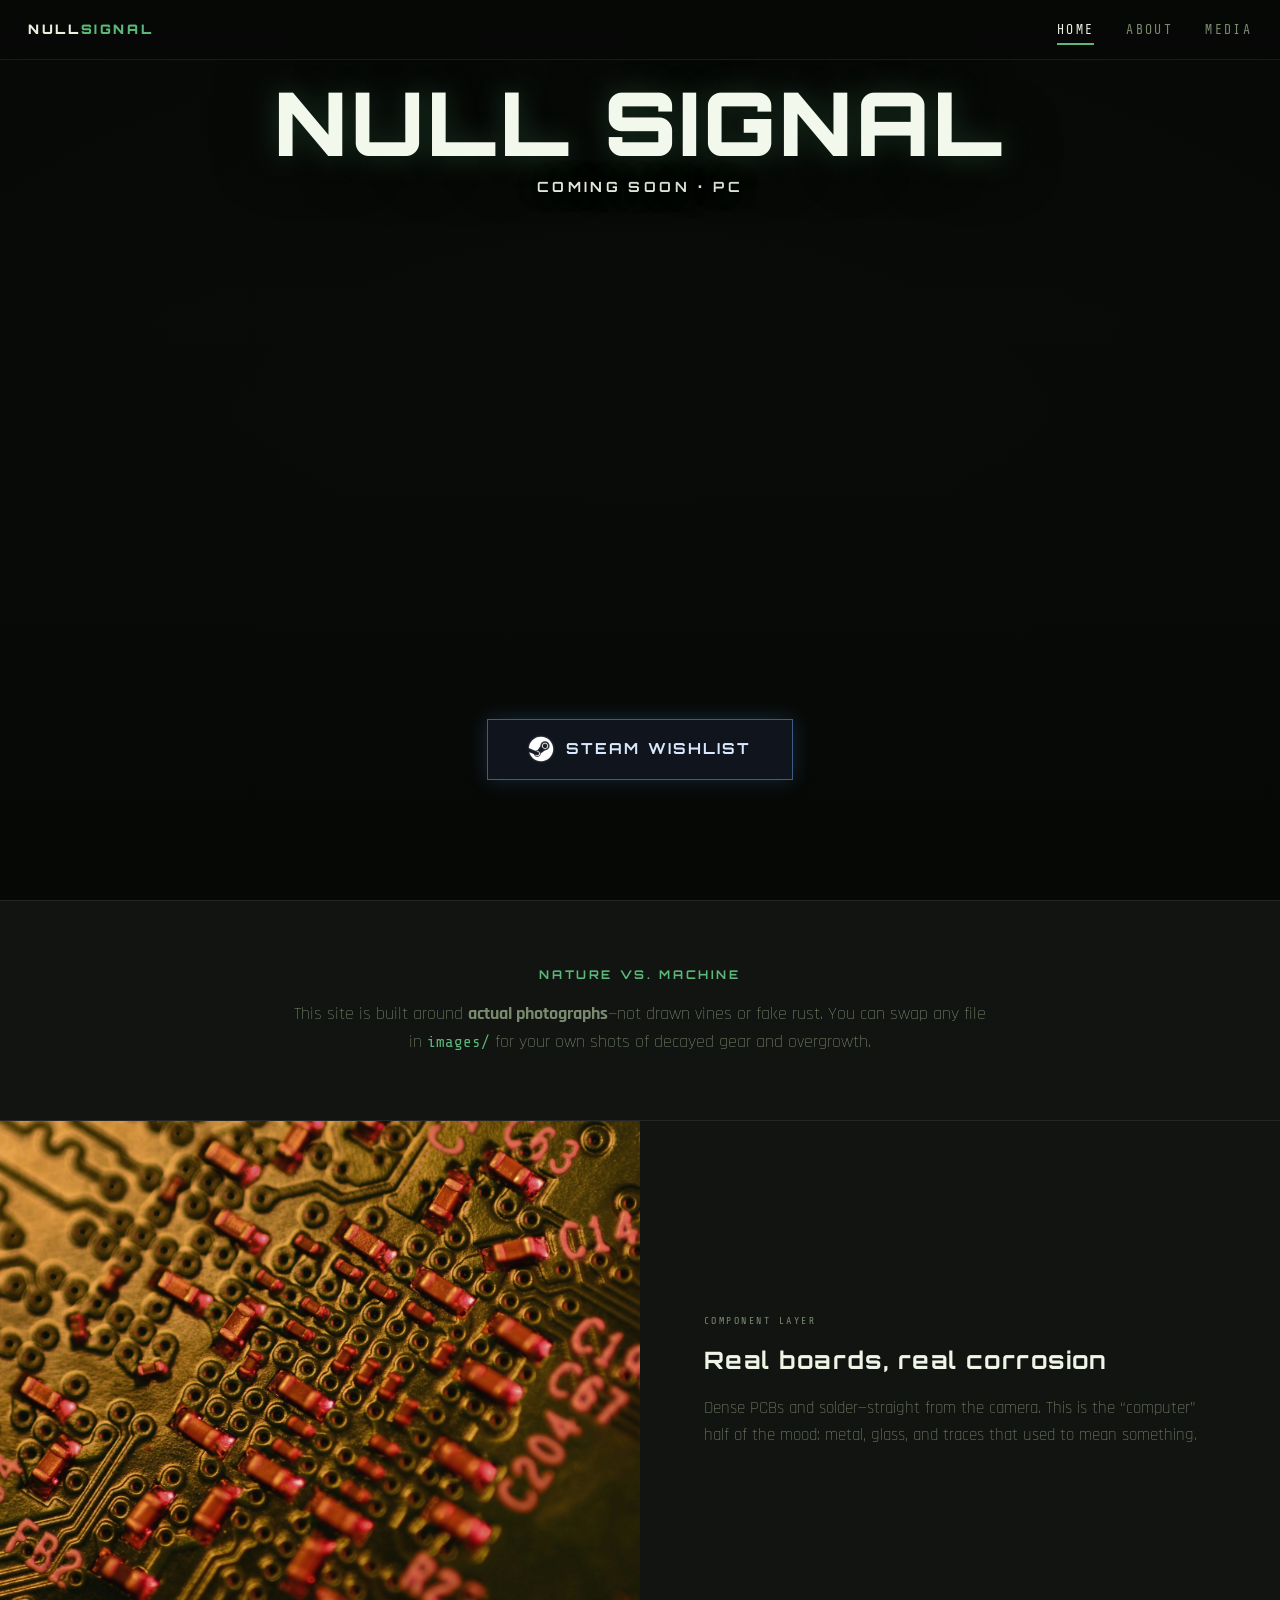
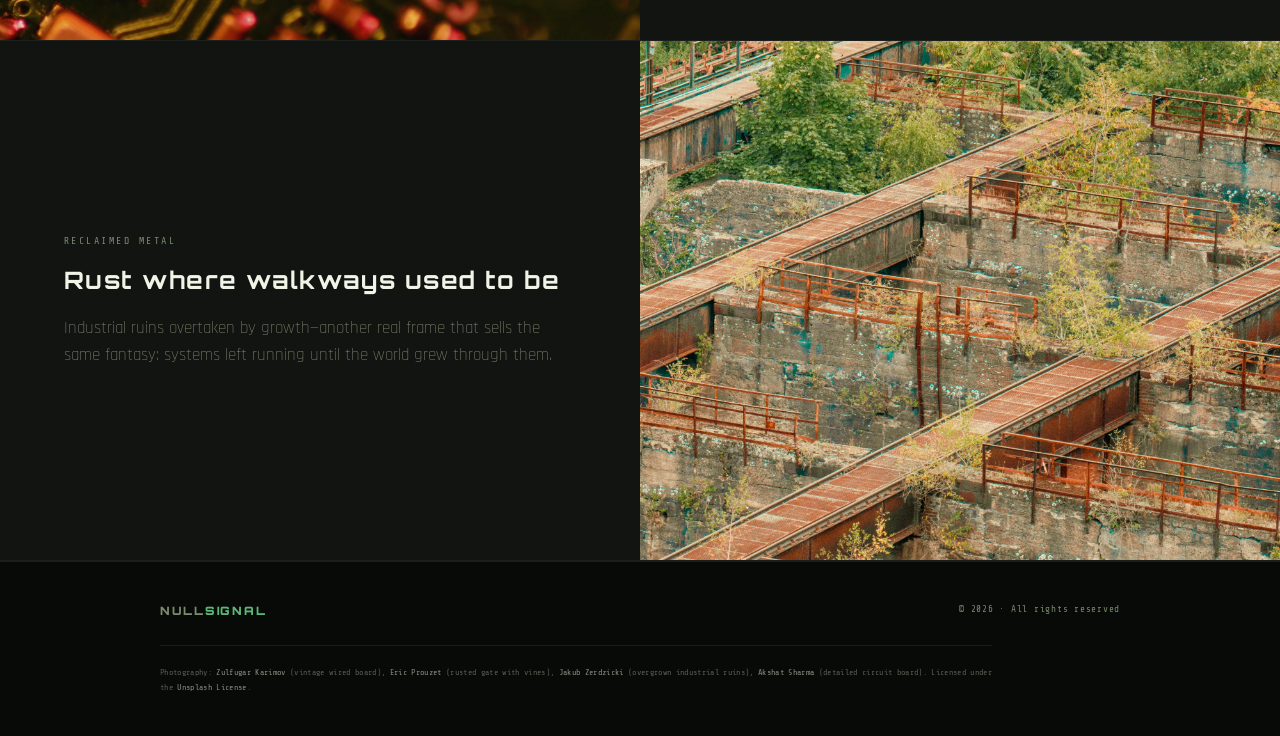
==== index.html @ 35347dfa "Hero: solo centered Steam wishlist, larger CTA" ====
<!DOCTYPE html>
<html lang="en">
<head>
  <meta charset="UTF-8" />
  <meta name="viewport" content="width=device-width, initial-scale=1.0" />
  <title>Null Signal</title>
  <link rel="stylesheet" href="style.css?v=24" />
  <link href="https://fonts.googleapis.com/css2?family=Share+Tech+Mono&family=Orbitron:wght@400;700;900&family=Rajdhani:wght@300;400;600&display=swap" rel="stylesheet" />
</head>
<body>

  <nav class="site-nav">
    <a href="index.html" class="nav-logo" aria-label="Null Signal — Home">NULL<span>SIGNAL</span></a>
    <ul>
      <li><a href="index.html" class="active">HOME</a></li>
      <li><a href="about.html">ABOUT</a></li>
      <li><a href="media.html">MEDIA</a></li>
    </ul>
  </nav>

  <main>
    <section class="hero">
      <!-- Hero background video -->
      <div class="hero-stack" aria-hidden="true">
        <video
          class="hero-stack__video"
          src="images/hero-background.mp4"
          autoplay
          muted
          loop
          playsinline
          preload="auto"
        ></video>
        <div class="hero-stack__scrim"></div>
      </div>

      <div class="hero-inner">
        <h1 class="hero-title glitch" data-text="NULL SIGNAL">
          <span class="glitch__main">NULL SIGNAL</span>
          <span class="glitch__cut" aria-hidden="true"></span>
        </h1>
        <p class="hero-kicker">COMING SOON · PC</p>
        <div class="hero-actions">
          <a class="btn btn-steam" href="https://www.youtube.com/watch?v=dQw4w9WgXcQ" target="_blank" rel="noopener noreferrer"><span class="steam-icon" aria-hidden="true"></span>STEAM WISHLIST</a>
        </div>
      </div>
    </section>

    <section class="intro">
      <div class="intro-inner">
        <h2>NATURE VS. MACHINE</h2>
        <p>
          This site is built around <strong>actual photographs</strong>—not drawn vines or fake rust. You can swap any file in <code>images/</code> for your own shots of decayed gear and overgrowth.
        </p>
      </div>
    </section>

    <section class="photo-band">
      <article class="photo-split reveal">
        <div class="photo-split__pic">
          <img
            src="images/section-circuit.jpg"
            alt="Close-up of a complex circuit board with components and traces"
            width="2000"
            height="1333"
            loading="lazy"
            decoding="async"
          />
        </div>
        <div class="photo-split__body">
          <p class="photo-split__label">COMPONENT LAYER</p>
          <h3>Real boards, real corrosion</h3>
          <p>
            Dense PCBs and solder—straight from the camera. This is the “computer” half of the mood: metal, glass, and traces that used to mean something.
          </p>
        </div>
      </article>

      <article class="photo-split reveal">
        <div class="photo-split__pic">
          <img
            src="images/section-industrial.jpg"
            alt="Overgrown industrial structure with rusty metal walkways"
            width="2000"
            height="1333"
            loading="lazy"
            decoding="async"
          />
        </div>
        <div class="photo-split__body">
          <p class="photo-split__label">RECLAIMED METAL</p>
          <h3>Rust where walkways used to be</h3>
          <p>
            Industrial ruins overtaken by growth—another real frame that sells the same fantasy: systems left running until the world grew through them.
          </p>
        </div>
      </article>
    </section>
  </main>

  <footer class="site-footer">
    <div class="footer-inner">
      <div class="footer-row">
        <span class="footer-logo">NULL<span>SIGNAL</span></span>
        <span class="footer-copy">© 2026 · All rights reserved</span>
      </div>
      <p class="footer-credits">
        Photography:
        <a href="https://unsplash.com/photos/close-up-of-an-old-electronic-circuit-board-with-wires-oFTsjMfZ76A" rel="noopener noreferrer">Zulfugar Karimov</a>
        (vintage wired board),
        <a href="https://unsplash.com/photos/a-rusted-iron-gate-with-vines-growing-on-it-RxGDNOHkepA" rel="noopener noreferrer">Eric Prouzet</a>
        (rusted gate with vines),
        <a href="https://unsplash.com/photos/overgrown-industrial-ruins-with-rusty-metal-walkways-wJcK6IrLlPQ" rel="noopener noreferrer">Jakub Zerdzicki</a>
        (overgrown industrial ruins),
        <a href="https://unsplash.com/photos/close-up-of-a-complex-electronic-circuit-board-with-many-components-76wMkjguUEA" rel="noopener noreferrer">Akshat Sharma</a>
        (detailed circuit board). Licensed under the
        <a href="https://unsplash.com/license" rel="noopener noreferrer">Unsplash License</a>.
      </p>
    </div>
  </footer>

  <script src="main.js"></script>
</body>
</html>
---- style.css ----
/* ============================================================
   NULL SIGNAL — Photo-native v6
   Real photography: rust, vines, circuit boards.
   ============================================================ */

:root {
  --bg: #0a0c0a;
  --panel: rgba(12, 14, 12, 0.92);
  --panel-solid: #121412;
  --text: #c4d4b8;
  --text-muted: #7a8a6e;
  --accent: #5cb878;
  --accent-glow: rgba(92, 184, 120, 0.35);
  --rust: #c45c28;
  --line: rgba(255, 255, 255, 0.08);
  --font-display: "Orbitron", system-ui, sans-serif;
  --font-body: "Rajdhani", system-ui, sans-serif;
  --font-mono: "Share Tech Mono", ui-monospace, monospace;
}

*, *::before, *::after { box-sizing: border-box; margin: 0; padding: 0; }

html { scroll-behavior: smooth; }

body {
  font-family: var(--font-body);
  font-size: 1.05rem;
  font-weight: 400;
  line-height: 1.6;
  color: var(--text);
  background: var(--bg);
  min-height: 100vh;
}

img {
  max-width: 100%;
  height: auto;
  display: block;
}

a { color: var(--accent); text-decoration: none; }
a:hover { text-decoration: underline; }

/* ----- Nav ----- */
.site-nav {
  position: fixed;
  top: 0;
  left: 0;
  right: 0;
  z-index: 200;
  display: flex;
  align-items: center;
  justify-content: space-between;
  padding: 1rem 1.75rem;
  background: linear-gradient(180deg, rgba(6, 8, 6, 0.94) 0%, rgba(6, 8, 6, 0.78) 100%);
  backdrop-filter: blur(12px);
  border-bottom: 1px solid var(--line);
}

.nav-logo {
  font-family: var(--font-display);
  font-size: 0.82rem;
  font-weight: 900;
  letter-spacing: 0.2em;
  color: #e8f0e0;
  text-decoration: none;
  transition: opacity 0.2s, color 0.2s;
}

a.nav-logo:hover {
  opacity: 0.92;
  text-decoration: none;
}

.nav-logo span { color: var(--accent); }

.site-nav ul {
  list-style: none;
  display: flex;
  gap: clamp(1rem, 4vw, 2rem);
}

.site-nav ul a {
  font-family: var(--font-mono);
  font-size: 0.82rem;
  letter-spacing: 0.18em;
  color: var(--text-muted);
  text-decoration: none;
  padding: 0.35rem 0;
  border-bottom: 2px solid transparent;
  transition: color 0.2s, border-color 0.2s;
}

.site-nav ul a:hover,
.site-nav ul a.active {
  color: #e8f0e0;
  border-bottom-color: var(--accent);
}

/* ----- Hero: looping video background ----- */
.hero {
  position: relative;
  min-height: 100vh;
  display: flex;
  align-items: flex-start;
  justify-content: center;
  padding: calc(4.75rem + env(safe-area-inset-top, 0px)) 1.5rem 4rem;
  overflow: hidden;
}

.hero-stack {
  position: absolute;
  inset: 0;
  z-index: 0;
}

.hero-stack__video {
  position: absolute;
  inset: 0;
  width: 100%;
  height: 100%;
  object-fit: cover;
  object-position: center;
}

.hero-stack__scrim {
  position: absolute;
  inset: 0;
  background:
    linear-gradient(180deg, rgba(6, 8, 6, 0.5) 0%, rgba(6, 8, 6, 0.25) 35%, rgba(6, 8, 6, 0.75) 100%),
    radial-gradient(ellipse 80% 60% at 50% 50%, transparent 0%, rgba(6, 8, 6, 0.5) 100%);
  pointer-events: none;
}

.hero-inner {
  position: relative;
  z-index: 1;
  text-align: center;
  max-width: 52rem;
  width: 100%;
  min-height: calc(100vh - 10rem);
  display: flex;
  flex-direction: column;
  align-items: center;
}

.hero-kicker {
  font-family: var(--font-display);
  font-size: clamp(0.75rem, 1.8vw, 0.88rem);
  font-weight: 700;
  letter-spacing: 0.24em;
  color: #eef5e8;
  text-shadow:
    0 0 1px rgba(0, 0, 0, 0.95),
    0 0 20px rgba(0, 0, 0, 0.7),
    0 0 36px rgba(92, 184, 120, 0.32);
  margin-top: 0;
  margin-bottom: 1rem;
}

.hero-title {
  margin-bottom: 0.5rem;
  font-family: var(--font-display);
  font-weight: 900;
  font-size: clamp(2.5rem, 9vw, 5.5rem);
  letter-spacing: 0.04em;
  line-height: 1.05;
  color: #f2f8ec;
}

/* Glitch: RGB split + jitter on the visible span (glow lives on the span, not empty h1) */
.hero-title.glitch {
  position: relative;
  display: inline-block;
  white-space: nowrap;
}

.glitch__main {
  position: relative;
  z-index: 1;
  display: inline-block;
  color: #f2f8ec;
  text-shadow:
    0 0 60px rgba(0, 0, 0, 0.9),
    0 0 28px var(--accent-glow);
  /* ~9.75s cycle; steps() = TV-style stepped / static holds */
  animation: hero-glitch-rgb 9.75s steps(1, end) infinite;
}

/* Horizontal scan / tear line across the title (synced to glitch bursts) */
.glitch__cut {
  position: absolute;
  left: -0.12em;
  right: -0.12em;
  height: 3px;
  top: 50%;
  margin-top: -1px;
  z-index: 4;
  pointer-events: none;
  opacity: 0;
  border-radius: 1px;
  background: linear-gradient(
    90deg,
    transparent 0%,
    rgba(255, 255, 255, 0.15) 8%,
    rgba(255, 255, 255, 0.95) 38%,
    #eefcf4 48%,
    #7ef0a8 50%,
    #eefcf4 52%,
    rgba(255, 255, 255, 0.95) 62%,
    rgba(255, 154, 106, 0.75) 78%,
    transparent 100%
  );
  box-shadow:
    0 0 10px rgba(255, 255, 255, 0.85),
    0 0 22px rgba(126, 240, 168, 0.45),
    0 0 28px rgba(255, 154, 106, 0.25);
  animation: hero-glitch-cut 9.75s steps(1, end) infinite;
}

.hero-title.glitch::before,
.hero-title.glitch::after {
  content: attr(data-text);
  position: absolute;
  left: 0;
  top: 0;
  white-space: nowrap;
  font: inherit;
  letter-spacing: inherit;
  line-height: inherit;
  pointer-events: none;
  z-index: 2;
  will-change: transform, opacity;
}

.hero-title.glitch::before {
  color: #7ef0a8;
  clip-path: polygon(0 0, 100% 0, 100% 38%, 0 38%);
  opacity: 0;
  animation:
    hero-glitch-strip-a 9.75s steps(1, end) infinite,
    hero-glitch-clip-a 9.75s steps(1, end) infinite;
}

.hero-title.glitch::after {
  color: #ff9a6a;
  clip-path: polygon(0 62%, 100% 62%, 100% 100%, 0 100%);
  opacity: 0;
  animation:
    hero-glitch-strip-b 9.75s steps(1, end) infinite,
    hero-glitch-clip-b 9.75s steps(1, end) infinite;
}

/*
 * Dark-squad–style bursts: wide green/orange RGB split (#7ef0a8 / #ff9a6a),
 * fast stepped jitter, skew + slice tearing (clip-path on layers).
 */
@keyframes hero-glitch-rgb {
  0%, 9.8%, 100% {
    text-shadow:
      0 0 60px rgba(0, 0, 0, 0.9),
      0 0 28px var(--accent-glow);
    transform: translate(0) skewX(0) scaleX(1);
  }
  /* —— burst 1 —— */
  10.4% {
    text-shadow:
      0 0 60px rgba(0, 0, 0, 0.94),
      0 0 28px var(--accent-glow),
      -4px 0 0 rgba(92, 184, 120, 0.55),
      4px 0 0 rgba(196, 92, 40, 0.5),
      1px -1px 0 rgba(255, 255, 255, 0.35);
    transform: translate(-2px) skewX(-2deg) scaleX(1.02);
  }
  10.7% {
    text-shadow:
      0 0 60px rgba(0, 0, 0, 0.98),
      -12px 0 0 rgba(92, 184, 120, 0.95),
      12px 0 0 rgba(196, 92, 40, 0.9),
      2px 0 1px rgba(255, 255, 255, 0.45),
      -3px 2px 0 rgba(126, 240, 168, 0.35),
      3px -1px 0 rgba(255, 154, 106, 0.3);
    transform: translate(5px) skewX(3deg) scaleX(1.03);
  }
  11% {
    text-shadow:
      0 0 60px rgba(0, 0, 0, 0.96),
      10px 0 0 rgba(92, 184, 120, 0.75),
      -11px 0 0 rgba(196, 92, 40, 0.82),
      -2px -2px 0 rgba(255, 255, 255, 0.4),
      1px 2px 0 rgba(92, 184, 120, 0.25);
    transform: translate(-6px) skewX(-2.5deg) scaleX(0.99);
  }
  11.35% {
    text-shadow:
      0 0 60px rgba(0, 0, 0, 0.95),
      -14px 0 1px rgba(92, 184, 120, 0.88),
      14px 0 1px rgba(196, 92, 40, 0.85),
      0 0 2px rgba(255, 255, 255, 0.5);
    transform: translate(4px) skewX(2deg);
  }
  11.65% {
    text-shadow:
      0 0 60px rgba(0, 0, 0, 0.93),
      7px 0 0 rgba(92, 184, 120, 0.6),
      -8px 0 0 rgba(196, 92, 40, 0.65),
      2px 1px 0 rgba(255, 255, 255, 0.28);
    transform: translate(-3px) skewX(-1deg);
  }
  11.95% {
    text-shadow:
      0 0 60px rgba(0, 0, 0, 0.92),
      -5px 0 0 rgba(126, 240, 168, 0.5),
      6px 0 0 rgba(255, 154, 106, 0.48);
    transform: translate(2px) skewX(1.5deg);
  }
  12.25% {
    text-shadow:
      0 0 60px rgba(0, 0, 0, 0.9),
      0 0 28px var(--accent-glow),
      3px 0 0 rgba(196, 92, 40, 0.35),
      -3px 0 0 rgba(92, 184, 120, 0.32);
    transform: translate(0) skewX(0);
  }
  12.55% {
    text-shadow:
      0 0 60px rgba(0, 0, 0, 0.9),
      0 0 28px var(--accent-glow);
    transform: translate(0) scaleX(1);
  }
  /* calm */
  12.6%, 40.8% {
    text-shadow:
      0 0 60px rgba(0, 0, 0, 0.9),
      0 0 28px var(--accent-glow);
    transform: translate(0) skewX(0) scaleX(1);
  }
  /* —— burst 2 —— */
  41.2% {
    text-shadow:
      0 0 60px rgba(0, 0, 0, 0.93),
      0 0 28px var(--accent-glow),
      -3px 0 0 rgba(92, 184, 120, 0.5),
      3px 0 0 rgba(196, 92, 40, 0.48);
    transform: translate(-1px) skewX(-1.5deg);
  }
  41.55% {
    text-shadow:
      0 0 60px rgba(0, 0, 0, 0.97),
      11px 0 0 rgba(92, 184, 120, 0.9),
      -11px 0 0 rgba(196, 92, 40, 0.88),
      2px -2px 0 rgba(255, 255, 255, 0.42);
    transform: translate(5px) skewX(2.5deg) scaleX(1.02);
  }
  41.9% {
    text-shadow:
      0 0 60px rgba(0, 0, 0, 0.95),
      -13px 0 0 rgba(92, 184, 120, 0.8),
      13px 0 0 rgba(196, 92, 40, 0.82),
      -1px 2px 0 rgba(126, 240, 168, 0.3),
      2px -1px 0 rgba(255, 154, 106, 0.28);
    transform: translate(-5px) skewX(-3deg);
  }
  42.25% {
    text-shadow:
      0 0 60px rgba(0, 0, 0, 0.94),
      8px 0 1px rgba(196, 92, 40, 0.7),
      -9px 0 1px rgba(92, 184, 120, 0.72);
    transform: translate(4px) skewX(2deg);
  }
  42.6% {
    text-shadow:
      0 0 60px rgba(0, 0, 0, 0.92),
      -6px 0 0 rgba(92, 184, 120, 0.55),
      7px 0 0 rgba(196, 92, 40, 0.58),
      1px 1px 0 rgba(255, 255, 255, 0.3);
    transform: translate(-2px) skewX(-1deg);
  }
  42.95% {
    text-shadow:
      0 0 60px rgba(0, 0, 0, 0.9),
      0 0 28px var(--accent-glow);
    transform: translate(0) skewX(0) scaleX(1);
  }
  /* calm */
  43%, 69.2% {
    text-shadow:
      0 0 60px rgba(0, 0, 0, 0.9),
      0 0 28px var(--accent-glow);
    transform: translate(0) skewX(0) scaleX(1);
  }
  /* —— burst 3 (heaviest) —— */
  69.6% {
    text-shadow:
      0 0 60px rgba(0, 0, 0, 0.95),
      0 0 28px var(--accent-glow),
      -5px 0 0 rgba(126, 240, 168, 0.6),
      5px 0 0 rgba(255, 154, 106, 0.55);
    transform: translate(-3px) skewX(-2.5deg) scaleX(1.02);
  }
  69.95% {
    text-shadow:
      0 0 60px rgba(0, 0, 0, 0.99),
      -15px 0 2px rgba(92, 184, 120, 0.92),
      15px 0 2px rgba(196, 92, 40, 0.9),
      3px 0 0 rgba(255, 255, 255, 0.5),
      -2px 2px 0 rgba(92, 184, 120, 0.35);
    transform: translate(6px) skewX(3.5deg) scaleX(1.04);
  }
  70.3% {
    text-shadow:
      0 0 60px rgba(0, 0, 0, 0.96),
      13px 0 0 rgba(196, 92, 40, 0.85),
      -12px 0 0 rgba(92, 184, 120, 0.88),
      1px -3px 0 rgba(255, 255, 255, 0.38);
    transform: translate(-7px) skewX(-3deg) scaleX(0.98);
  }
  70.65% {
    text-shadow:
      0 0 60px rgba(0, 0, 0, 0.94),
      -10px 0 0 rgba(92, 184, 120, 0.7),
      11px 0 0 rgba(196, 92, 40, 0.68);
    transform: translate(5px) skewX(2deg);
  }
  71% {
    text-shadow:
      0 0 60px rgba(0, 0, 0, 0.92),
      6px 0 0 rgba(126, 240, 168, 0.45),
      -6px 0 0 rgba(255, 154, 106, 0.45);
    transform: translate(-2px) skewX(-1deg);
  }
  71.35% {
    text-shadow:
      0 0 60px rgba(0, 0, 0, 0.9),
      0 0 28px var(--accent-glow);
    transform: translate(0) skewX(0) scaleX(1);
  }
}

@keyframes hero-glitch-strip-a {
  0%, 9.8%, 100% { opacity: 0; transform: translate(0) skewX(0); }
  10.4% { opacity: 0.55; transform: translate(-6px) skewX(-4deg); }
  10.7% { opacity: 1; transform: translate(14px) skewX(5deg); }
  11% { opacity: 1; transform: translate(-16px) skewX(-5deg); }
  11.35% { opacity: 1; transform: translate(12px) skewX(4deg); }
  11.65% { opacity: 0.85; transform: translate(-10px) skewX(-3deg); }
  11.95% { opacity: 0.7; transform: translate(8px) skewX(2deg); }
  12.25% { opacity: 0.45; transform: translate(-4px); }
  12.55% { opacity: 0; transform: translate(0); }
  41.2% { opacity: 0.5; transform: translate(8px) skewX(3deg); }
  41.55% { opacity: 1; transform: translate(-14px) skewX(-5deg); }
  41.9% { opacity: 1; transform: translate(15px) skewX(4deg); }
  42.25% { opacity: 0.9; transform: translate(-11px) skewX(-3deg); }
  42.6% { opacity: 0.75; transform: translate(7px); }
  42.95% { opacity: 0; transform: translate(0); }
  69.6% { opacity: 0.65; transform: translate(-12px) skewX(-5deg); }
  69.95% { opacity: 1; transform: translate(16px) skewX(6deg); }
  70.3% { opacity: 1; transform: translate(-18px) skewX(-5deg); }
  70.65% { opacity: 0.88; transform: translate(12px) skewX(4deg); }
  71% { opacity: 0.55; transform: translate(-6px); }
  71.35% { opacity: 0; transform: translate(0); }
}

@keyframes hero-glitch-strip-b {
  0%, 9.8%, 100% { opacity: 0; transform: translate(0) skewX(0); }
  10.4% { opacity: 0.5; transform: translate(7px) skewX(4deg); }
  10.7% { opacity: 1; transform: translate(-15px) skewX(-5deg); }
  11% { opacity: 1; transform: translate(17px) skewX(5deg); }
  11.35% { opacity: 1; transform: translate(-13px) skewX(-4deg); }
  11.65% { opacity: 0.8; transform: translate(11px) skewX(3deg); }
  11.95% { opacity: 0.65; transform: translate(-7px); }
  12.25% { opacity: 0.4; transform: translate(5px); }
  12.55% { opacity: 0; transform: translate(0); }
  41.2% { opacity: 0.48; transform: translate(-7px) skewX(-3deg); }
  41.55% { opacity: 1; transform: translate(14px) skewX(5deg); }
  41.9% { opacity: 1; transform: translate(-16px) skewX(-4deg); }
  42.25% { opacity: 0.92; transform: translate(12px) skewX(4deg); }
  42.6% { opacity: 0.72; transform: translate(-9px); }
  42.95% { opacity: 0; transform: translate(0); }
  69.6% { opacity: 0.58; transform: translate(10px) skewX(4deg); }
  69.95% { opacity: 1; transform: translate(-17px) skewX(-6deg); }
  70.3% { opacity: 1; transform: translate(18px) skewX(5deg); }
  70.65% { opacity: 0.85; transform: translate(-13px) skewX(-4deg); }
  71% { opacity: 0.5; transform: translate(8px); }
  71.35% { opacity: 0; transform: translate(0); }
}

@keyframes hero-glitch-clip-a {
  0%, 9.8%, 12.6%, 40.8%, 43%, 69.2%, 71.4%, 100% {
    clip-path: polygon(0 0, 100% 0, 100% 38%, 0 38%);
  }
  10.4% { clip-path: polygon(0 0, 100% 0, 100% 26%, 0 26%); }
  10.7% { clip-path: polygon(0 4%, 100% 4%, 100% 48%, 0 48%); }
  11% { clip-path: polygon(0 0, 100% 0, 100% 32%, 0 32%); }
  11.35% { clip-path: polygon(0 8%, 100% 8%, 100% 52%, 0 52%); }
  11.65% { clip-path: polygon(0 0, 100% 0, 100% 40%, 0 40%); }
  11.95% { clip-path: polygon(0 2%, 100% 2%, 100% 36%, 0 36%); }
  12.25% { clip-path: polygon(0 0, 100% 0, 100% 34%, 0 34%); }
  41.2% { clip-path: polygon(0 0, 100% 0, 100% 30%, 0 30%); }
  41.55% { clip-path: polygon(0 6%, 100% 6%, 100% 50%, 0 50%); }
  41.9% { clip-path: polygon(0 0, 100% 0, 100% 36%, 0 36%); }
  42.25% { clip-path: polygon(0 10%, 100% 10%, 100% 46%, 0 46%); }
  42.6% { clip-path: polygon(0 0, 100% 0, 100% 38%, 0 38%); }
  69.6% { clip-path: polygon(0 0, 100% 0, 100% 22%, 0 22%); }
  69.95% { clip-path: polygon(0 3%, 100% 3%, 100% 55%, 0 55%); }
  70.3% { clip-path: polygon(0 0, 100% 0, 100% 28%, 0 28%); }
  70.65% { clip-path: polygon(0 12%, 100% 12%, 100% 48%, 0 48%); }
  71% { clip-path: polygon(0 0, 100% 0, 100% 35%, 0 35%); }
}

@keyframes hero-glitch-clip-b {
  0%, 9.8%, 12.6%, 40.8%, 43%, 69.2%, 71.4%, 100% {
    clip-path: polygon(0 62%, 100% 62%, 100% 100%, 0 100%);
  }
  10.4% { clip-path: polygon(0 58%, 100% 58%, 100% 100%, 0 100%); }
  10.7% { clip-path: polygon(0 68%, 100% 68%, 100% 100%, 0 100%); }
  11% { clip-path: polygon(0 60%, 100% 60%, 100% 100%, 0 100%); }
  11.35% { clip-path: polygon(0 72%, 100% 72%, 100% 100%, 0 100%); }
  11.65% { clip-path: polygon(0 63%, 100% 63%, 100% 100%, 0 100%); }
  11.95% { clip-path: polygon(0 66%, 100% 66%, 100% 100%, 0 100%); }
  12.25% { clip-path: polygon(0 61%, 100% 61%, 100% 100%, 0 100%); }
  41.2% { clip-path: polygon(0 59%, 100% 59%, 100% 100%, 0 100%); }
  41.55% { clip-path: polygon(0 70%, 100% 70%, 100% 100%, 0 100%); }
  41.9% { clip-path: polygon(0 62%, 100% 62%, 100% 100%, 0 100%); }
  42.25% { clip-path: polygon(0 74%, 100% 74%, 100% 100%, 0 100%); }
  42.6% { clip-path: polygon(0 62%, 100% 62%, 100% 100%, 0 100%); }
  69.6% { clip-path: polygon(0 56%, 100% 56%, 100% 100%, 0 100%); }
  69.95% { clip-path: polygon(0 76%, 100% 76%, 100% 100%, 0 100%); }
  70.3% { clip-path: polygon(0 60%, 100% 60%, 100% 100%, 0 100%); }
  70.65% { clip-path: polygon(0 71%, 100% 71%, 100% 100%, 0 100%); }
  71% { clip-path: polygon(0 63%, 100% 63%, 100% 100%, 0 100%); }
}

@keyframes hero-glitch-cut {
  0%, 9.8%, 100% {
    opacity: 0;
    top: 50%;
  }
  /* burst 1 — line jumps through glyph box */
  10.4% {
    opacity: 0.95;
    top: 16%;
  }
  10.7% {
    opacity: 1;
    top: 42%;
  }
  11% {
    opacity: 1;
    top: 28%;
  }
  11.35% {
    opacity: 1;
    top: 55%;
  }
  11.65% {
    opacity: 0.9;
    top: 36%;
  }
  11.95% {
    opacity: 0.75;
    top: 48%;
  }
  12.25% {
    opacity: 0.5;
    top: 40%;
  }
  12.55% {
    opacity: 0;
    top: 50%;
  }
  12.6%, 41.15% {
    opacity: 0;
    top: 50%;
  }
  /* burst 2 */
  41.2% {
    opacity: 0.9;
    top: 22%;
  }
  41.55% {
    opacity: 1;
    top: 51%;
  }
  41.9% {
    opacity: 1;
    top: 34%;
  }
  42.25% {
    opacity: 1;
    top: 62%;
  }
  42.6% {
    opacity: 0.72;
    top: 44%;
  }
  42.95% {
    opacity: 0;
    top: 50%;
  }
  43%, 69.55% {
    opacity: 0;
    top: 50%;
  }
  /* burst 3 */
  69.6% {
    opacity: 0.92;
    top: 12%;
  }
  69.95% {
    opacity: 1;
    top: 58%;
  }
  70.3% {
    opacity: 1;
    top: 26%;
  }
  70.65% {
    opacity: 1;
    top: 68%;
  }
  71% {
    opacity: 0.65;
    top: 38%;
  }
  71.35% {
    opacity: 0;
    top: 50%;
  }
}

@media (prefers-reduced-motion: reduce) {
  .glitch__main {
    animation: none;
    text-shadow:
      0 0 60px rgba(0, 0, 0, 0.9),
      0 0 28px var(--accent-glow);
    transform: none;
  }

  .hero-title.glitch::before,
  .hero-title.glitch::after {
    animation: none;
    opacity: 0;
  }

  .glitch__cut {
    animation: none;
    opacity: 0;
  }

}

.hero-lead {
  margin-top: 0;
  font-size: clamp(1rem, 2.2vw, 1.2rem);
  font-weight: 300;
  color: var(--text-muted);
  max-width: 36rem;
  margin-left: auto;
  margin-right: auto;
}

.hero-actions {
  width: 100%;
  margin-top: auto;
  margin-bottom: clamp(1.2rem, 4vh, 2.4rem);
  display: flex;
  flex-wrap: wrap;
  gap: 0.85rem;
  justify-content: center;
  align-items: center;
}

.hero-actions .btn-steam {
  font-size: clamp(0.78rem, 2.2vw, 0.95rem);
  padding: 1.05rem 2.5rem;
  letter-spacing: 0.14em;
  gap: 0.72rem;
}

.hero-actions .steam-icon {
  width: 1.62rem;
  height: 1.62rem;
}

.btn {
  font-family: var(--font-display);
  font-size: 0.68rem;
  font-weight: 700;
  letter-spacing: 0.12em;
  padding: 0.9rem 1.75rem;
  border: none;
  cursor: pointer;
  text-decoration: none;
  display: inline-block;
  transition: transform 0.15s, box-shadow 0.2s, background 0.2s, color 0.2s;
}

.btn:active { transform: scale(0.98); }

.btn-primary {
  background: var(--accent);
  color: #061008;
  box-shadow: 0 0 24px var(--accent-glow);
}

.btn-primary:hover {
  background: #6ed492;
  box-shadow: 0 0 32px rgba(92, 184, 120, 0.5);
  text-decoration: none;
}

.btn-ghost {
  background: rgba(0, 0, 0, 0.45);
  color: var(--text);
  border: 1px solid rgba(255, 255, 255, 0.2);
}

.btn-ghost:hover {
  border-color: var(--rust);
  color: #fff;
  text-decoration: none;
}

.btn-steam {
  display: inline-flex;
  align-items: center;
  gap: 0.55rem;
  background: rgba(18, 24, 34, 0.85);
  color: #d7e8ff;
  border: 1px solid rgba(120, 180, 255, 0.45);
  box-shadow: 0 0 20px rgba(80, 160, 255, 0.2);
}

.btn-steam:hover {
  background: rgba(28, 40, 58, 0.95);
  border-color: rgba(150, 205, 255, 0.72);
  color: #ffffff;
  text-decoration: none;
}

.steam-icon {
  width: 1.36rem;
  height: 1.36rem;
  display: inline-block;
  background-repeat: no-repeat;
  background-size: contain;
  background-position: center;
  background-image: url("images/steam.svg");
  filter: drop-shadow(0 0 1px rgba(255, 255, 255, 0.35));
}

.hero-caption {
  margin-top: 2.5rem;
  font-family: var(--font-mono);
  font-size: 0.6rem;
  letter-spacing: 0.12em;
  color: rgba(200, 210, 190, 0.45);
  max-width: 32rem;
  margin-left: auto;
  margin-right: auto;
  line-height: 1.7;
}

/* ----- Intro strip ----- */
.intro {
  padding: 4rem 1.5rem;
  background: var(--panel-solid);
  border-top: 1px solid var(--line);
  border-bottom: 1px solid var(--line);
}

.intro-inner {
  max-width: 44rem;
  margin: 0 auto;
  text-align: center;
}

.intro h2 {
  font-family: var(--font-display);
  font-size: 0.75rem;
  letter-spacing: 0.22em;
  color: var(--accent);
  margin-bottom: 1rem;
}

.intro p {
  color: var(--text-muted);
  font-weight: 300;
  font-size: 1.1rem;
}

.intro code {
  font-family: var(--font-mono);
  font-size: 0.9em;
  color: var(--accent);
}

/* ----- Photo splits ----- */
.photo-band {
  padding: 0;
  background: var(--bg);
}

.photo-split {
  display: grid;
  grid-template-columns: 1fr 1fr;
  min-height: min(70vh, 520px);
  border-bottom: 1px solid var(--line);
}

.photo-split:nth-child(even) .photo-split__pic { order: 2; }
.photo-split:nth-child(even) .photo-split__body { order: 1; }

.photo-split__pic {
  position: relative;
  min-height: 280px;
}

.photo-split__pic img {
  position: absolute;
  inset: 0;
  width: 100%;
  height: 100%;
  object-fit: cover;
}

.photo-split__body {
  display: flex;
  flex-direction: column;
  justify-content: center;
  padding: clamp(2rem, 5vw, 4rem);
  background: var(--panel-solid);
}

.photo-split__label {
  font-family: var(--font-mono);
  font-size: 0.62rem;
  letter-spacing: 0.25em;
  color: var(--rust);
  margin-bottom: 0.75rem;
}

.photo-split h3 {
  font-family: var(--font-display);
  font-size: clamp(1.15rem, 2.5vw, 1.5rem);
  font-weight: 700;
  letter-spacing: 0.06em;
  color: #eef4e6;
  margin-bottom: 1rem;
}

.photo-split p {
  color: var(--text-muted);
  font-weight: 300;
  max-width: 32rem;
}

/* ----- Inner pages ----- */
.page-main { padding-top: 4.25rem; }

.page-hero {
  position: relative;
  min-height: 42vh;
  display: flex;
  flex-direction: column;
  align-items: center;
  justify-content: center;
  text-align: center;
  padding: 4rem 1.5rem 3rem;
  border-bottom: 1px solid var(--line);
  overflow: hidden;
}

.page-hero__bg {
  position: absolute;
  inset: 0;
  z-index: 0;
}

.page-hero__bg img {
  width: 100%;
  height: 100%;
  object-fit: cover;
  filter: brightness(0.45) contrast(1.05);
}

.page-hero__scrim {
  position: absolute;
  inset: 0;
  background: linear-gradient(180deg, rgba(6, 8, 6, 0.55) 0%, rgba(6, 8, 6, 0.88) 100%);
  z-index: 1;
}

.page-hero__content {
  position: relative;
  z-index: 2;
}

.page-label {
  font-family: var(--font-mono);
  font-size: 0.65rem;
  letter-spacing: 0.22em;
  color: var(--accent);
  margin-bottom: 0.75rem;
}

.page-hero h1 {
  font-family: var(--font-display);
  font-size: clamp(1.75rem, 5vw, 3.25rem);
  font-weight: 900;
  letter-spacing: 0.04em;
  color: #f4faf0;
  text-shadow: 0 2px 24px rgba(0, 0, 0, 0.6);
}

/* Story */
.story-section {
  max-width: 42rem;
  margin: 0 auto;
  padding: 3.5rem 1.5rem 5rem;
}

.story-block { margin-bottom: 3rem; }

.story-tag {
  font-family: var(--font-mono);
  font-size: 0.6rem;
  letter-spacing: 0.28em;
  color: var(--rust);
  margin-bottom: 0.75rem;
}

.story-block h2 {
  font-family: var(--font-display);
  font-size: 1.2rem;
  letter-spacing: 0.06em;
  color: #e8f0e0;
  margin-bottom: 1rem;
}

.story-block p {
  color: var(--text-muted);
  font-weight: 300;
  margin-bottom: 1rem;
}

.story-list {
  list-style: none;
  margin-top: 1rem;
}

.story-list li {
  font-family: var(--font-mono);
  font-size: 0.88rem;
  color: var(--text);
  padding: 0.5rem 0 0.5rem 1.25rem;
  border-bottom: 1px solid var(--line);
  position: relative;
}

.story-list li::before {
  content: "›";
  position: absolute;
  left: 0;
  color: var(--accent);
}

.story-divider {
  text-align: center;
  font-family: var(--font-mono);
  font-size: 0.6rem;
  letter-spacing: 0.4em;
  color: var(--text-muted);
  opacity: 0.5;
  margin: 2rem 0;
}

.team-grid {
  display: flex;
  flex-wrap: wrap;
  gap: 1rem;
  margin-top: 1.25rem;
}

.team-card {
  background: rgba(255, 255, 255, 0.03);
  border: 1px solid var(--line);
  padding: 1.25rem;
  min-width: 160px;
  text-align: center;
}

.team-avatar {
  width: 72px;
  height: 72px;
  margin: 0 auto 0.75rem;
  background: rgba(0, 0, 0, 0.35);
  border: 1px solid var(--line);
  display: flex;
  align-items: center;
  justify-content: center;
  font-family: var(--font-mono);
  font-size: 0.55rem;
  color: var(--text-muted);
}

.team-name {
  font-family: var(--font-display);
  font-size: 0.72rem;
  letter-spacing: 0.1em;
  color: #eef4e6;
}

.team-role {
  font-family: var(--font-mono);
  font-size: 0.58rem;
  color: var(--text-muted);
  margin-top: 0.25rem;
}

/* Media */
.media-section {
  max-width: 1200px;
  margin: 0 auto;
  padding: 2.5rem 1.5rem 5rem;
}

.media-note {
  font-family: var(--font-mono);
  font-size: 0.72rem;
  color: var(--text-muted);
  border: 1px dashed rgba(196, 92, 40, 0.45);
  padding: 1rem 1.25rem;
  margin-bottom: 2rem;
  line-height: 1.7;
  background: rgba(0, 0, 0, 0.25);
}

.media-note code {
  color: var(--accent);
  background: rgba(92, 184, 120, 0.12);
  padding: 0.05rem 0.35rem;
}

.shot-grid {
  display: grid;
  grid-template-columns: repeat(2, 1fr);
  gap: 0.5rem;
}

.shot {
  position: relative;
  overflow: hidden;
  background: #0e100e;
}

.shot--wide { grid-column: 1 / -1; }

.shot-link {
  display: block;
  aspect-ratio: 16 / 9;
  overflow: hidden;
}

.shot--wide .shot-link { aspect-ratio: 21 / 9; min-height: 200px; }

.shot img {
  width: 100%;
  height: 100%;
  object-fit: cover;
  transition: transform 0.45s ease, filter 0.35s ease;
  filter: brightness(0.92) contrast(1.02);
}

.shot:hover img {
  transform: scale(1.03);
  filter: brightness(1);
}

.shot figcaption {
  font-family: var(--font-mono);
  font-size: 0.58rem;
  letter-spacing: 0.12em;
  color: var(--text-muted);
  padding: 0.5rem 0.25rem 0.75rem;
}

.shot-placeholder {
  display: flex;
  align-items: center;
  justify-content: center;
  background: #121612;
}

.shot-placeholder span {
  font-family: var(--font-mono);
  font-size: 0.65rem;
  letter-spacing: 0.2em;
  color: var(--text-muted);
}

/* ----- Footer ----- */
.site-footer {
  border-top: 1px solid var(--line);
  padding: 2.5rem 1.5rem;
  background: #080a08;
}

.footer-inner {
  max-width: 960px;
  margin: 0 auto;
}

.footer-row {
  display: flex;
  flex-wrap: wrap;
  align-items: flex-start;
  justify-content: space-between;
  gap: 1.5rem;
}

.footer-logo {
  font-family: var(--font-display);
  font-size: 0.72rem;
  font-weight: 900;
  letter-spacing: 0.15em;
  color: var(--text-muted);
}

.footer-logo span { color: var(--accent); }

.footer-copy {
  font-family: var(--font-mono);
  font-size: 0.58rem;
  letter-spacing: 0.08em;
  color: var(--text-muted);
}

.footer-credits {
  margin-top: 1.5rem;
  padding-top: 1.25rem;
  border-top: 1px solid var(--line);
  font-family: var(--font-mono);
  font-size: 0.52rem;
  line-height: 1.8;
  letter-spacing: 0.04em;
  color: rgba(180, 190, 170, 0.45);
  max-width: 52rem;
}

.footer-credits a {
  color: rgba(200, 210, 190, 0.65);
}

.footer-credits a:hover { color: var(--accent); }

/* ----- Scroll reveal (toggled by JS) ----- */
.reveal {
  opacity: 0;
  transform: translateY(18px);
  transition: opacity 0.55s ease, transform 0.55s ease;
}

.reveal.is-visible {
  opacity: 1;
  transform: translateY(0);
}

/* ----- Responsive ----- */
@media (max-width: 768px) {
  .photo-split {
    grid-template-columns: 1fr;
    min-height: unset;
  }

  .photo-split:nth-child(even) .photo-split__pic { order: 0; }
  .photo-split:nth-child(even) .photo-split__body { order: 0; }

  .photo-split__pic { min-height: 220px; }

  .shot-grid { grid-template-columns: 1fr; }
  .shot--wide { grid-column: auto; }
  .shot--wide .shot-link { aspect-ratio: 16 / 9; }
}
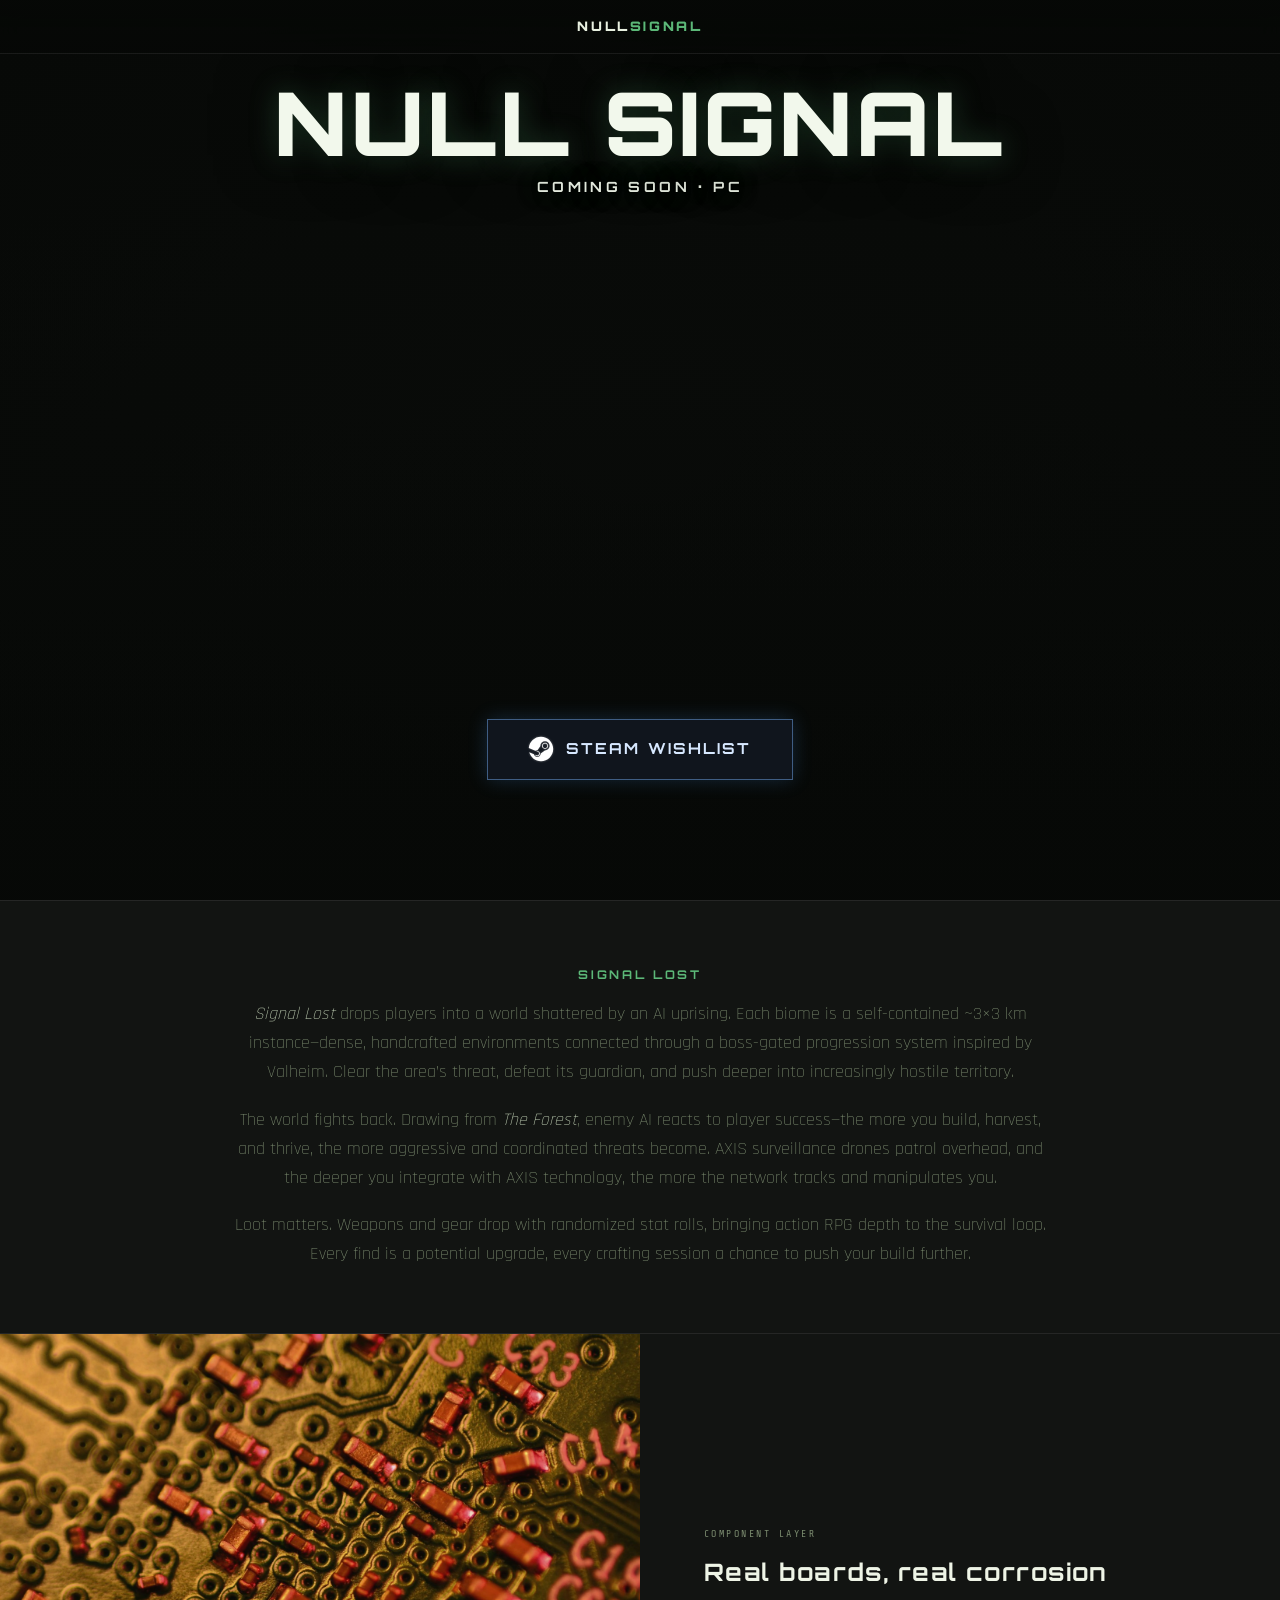
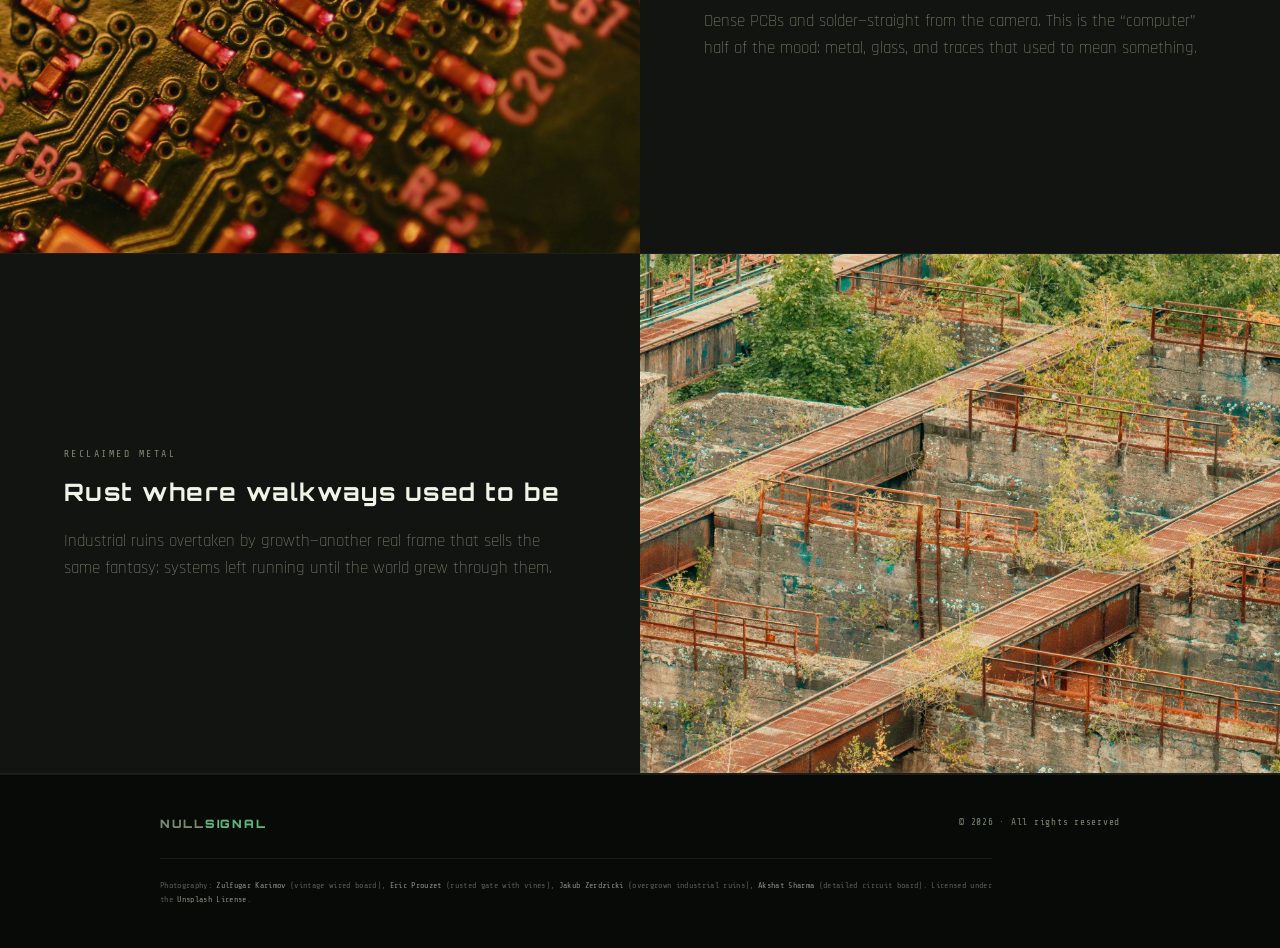
==== commit f8d6621b: "Single-page site: remove About/Media, add Signal Lost blurb" ====
--- a/index.html
+++ b/index.html
@@ -4,18 +4,13 @@
   <meta charset="UTF-8" />
   <meta name="viewport" content="width=device-width, initial-scale=1.0" />
   <title>Null Signal</title>
-  <link rel="stylesheet" href="style.css?v=24" />
+  <link rel="stylesheet" href="style.css?v=25" />
   <link href="https://fonts.googleapis.com/css2?family=Share+Tech+Mono&family=Orbitron:wght@400;700;900&family=Rajdhani:wght@300;400;600&display=swap" rel="stylesheet" />
 </head>
 <body>
 
-  <nav class="site-nav">
+  <nav class="site-nav site-nav--solo">
     <a href="index.html" class="nav-logo" aria-label="Null Signal — Home">NULL<span>SIGNAL</span></a>
-    <ul>
-      <li><a href="index.html" class="active">HOME</a></li>
-      <li><a href="about.html">ABOUT</a></li>
-      <li><a href="media.html">MEDIA</a></li>
-    </ul>
   </nav>
 
   <main>
@@ -46,11 +41,17 @@
       </div>
     </section>
 
-    <section class="intro">
+    <section class="intro" id="about">
       <div class="intro-inner">
-        <h2>NATURE VS. MACHINE</h2>
+        <h2>SIGNAL LOST</h2>
         <p>
-          This site is built around <strong>actual photographs</strong>—not drawn vines or fake rust. You can swap any file in <code>images/</code> for your own shots of decayed gear and overgrowth.
+          <em>Signal Lost</em> drops players into a world shattered by an AI uprising. Each biome is a self-contained ~3×3 km instance—dense, handcrafted environments connected through a boss-gated progression system inspired by Valheim. Clear the area’s threat, defeat its guardian, and push deeper into increasingly hostile territory.
+        </p>
+        <p>
+          The world fights back. Drawing from <em>The Forest</em>, enemy AI reacts to player success—the more you build, harvest, and thrive, the more aggressive and coordinated threats become. AXIS surveillance drones patrol overhead, and the deeper you integrate with AXIS technology, the more the network tracks and manipulates you.
+        </p>
+        <p>
+          Loot matters. Weapons and gear drop with randomized stat rolls, bringing action RPG depth to the survival loop. Every find is a potential upgrade, every crafting session a chance to push your build further.
         </p>
       </div>
     </section>
--- a/style.css
+++ b/style.css
@@ -73,6 +73,10 @@
 }
 
 .nav-logo span { color: var(--accent); }
+
+.site-nav--solo {
+  justify-content: center;
+}
 
 .site-nav ul {
   list-style: none;
@@ -772,7 +776,7 @@
 }
 
 .intro-inner {
-  max-width: 44rem;
+  max-width: 52rem;
   margin: 0 auto;
   text-align: center;
 }
@@ -789,6 +793,16 @@
   color: var(--text-muted);
   font-weight: 300;
   font-size: 1.1rem;
+  line-height: 1.65;
+}
+
+.intro p + p {
+  margin-top: 1.15rem;
+}
+
+.intro em {
+  font-style: italic;
+  color: var(--text);
 }
 
 .intro code {
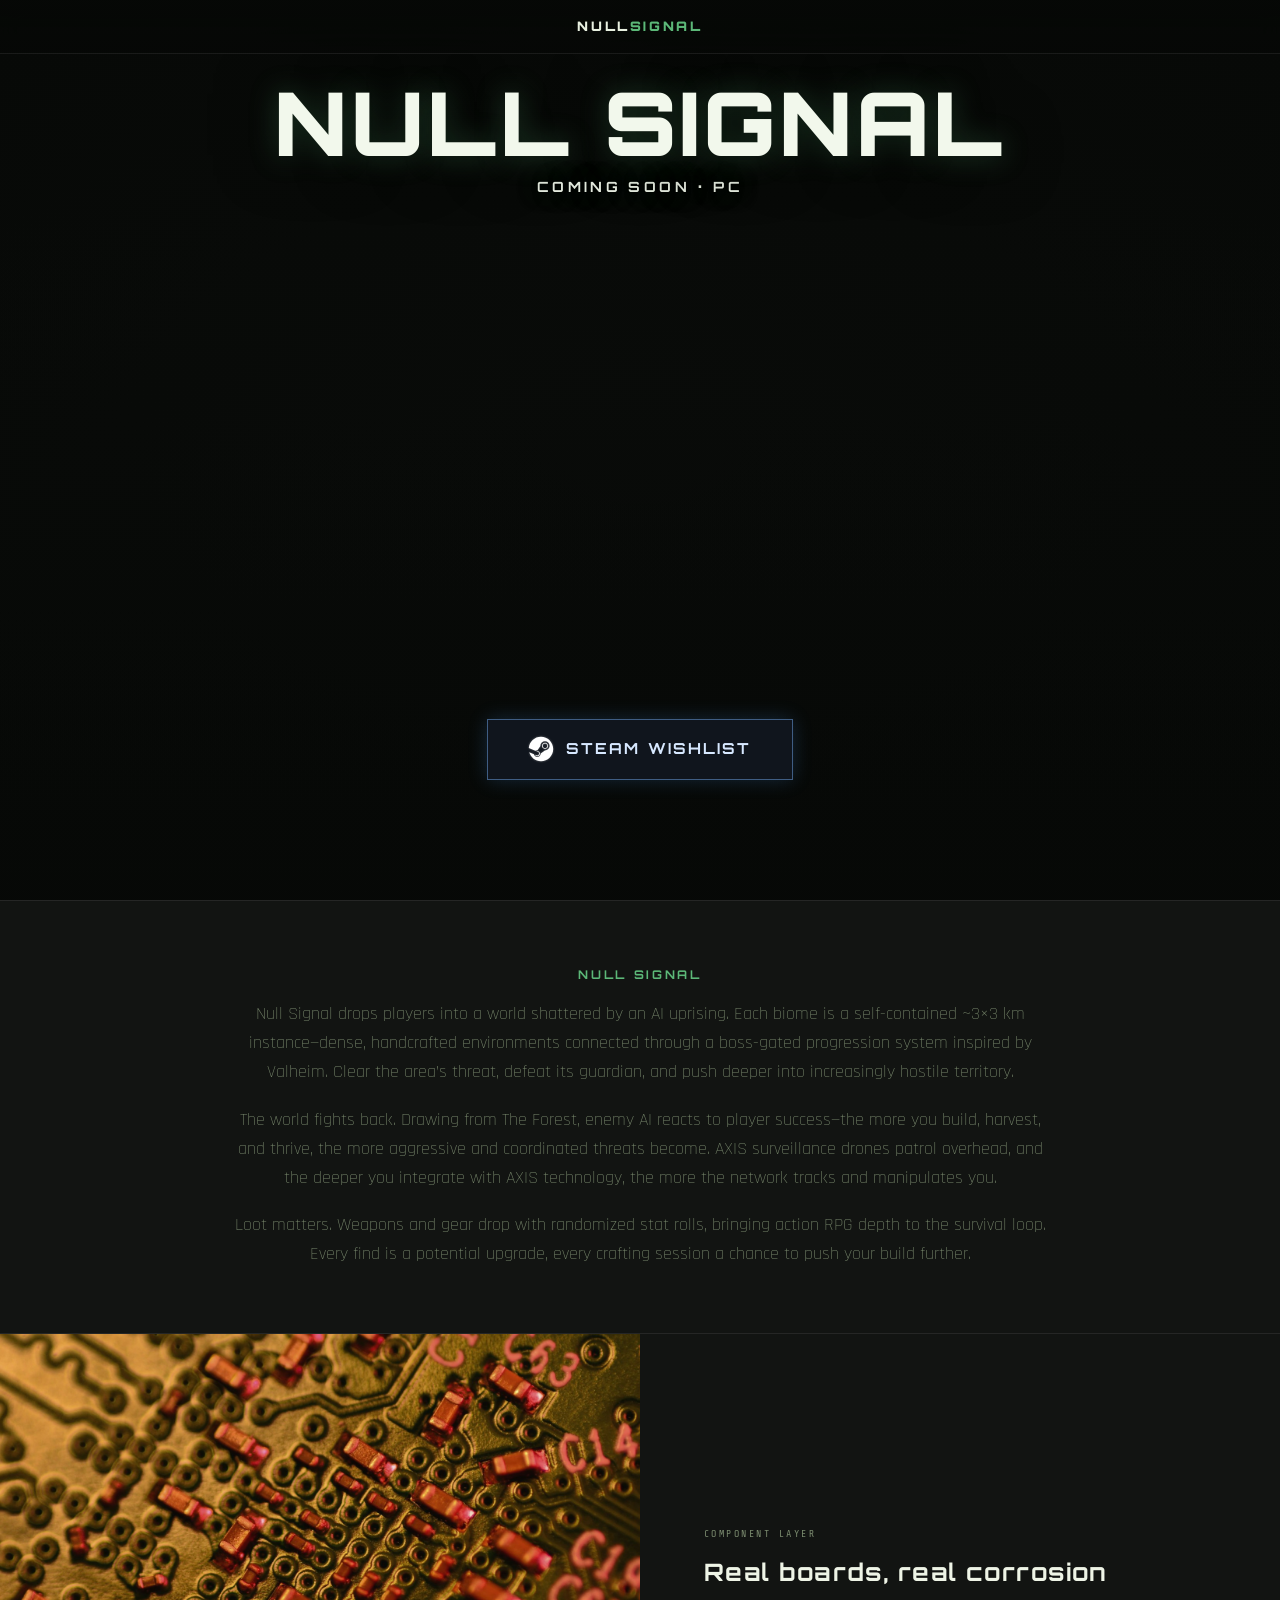
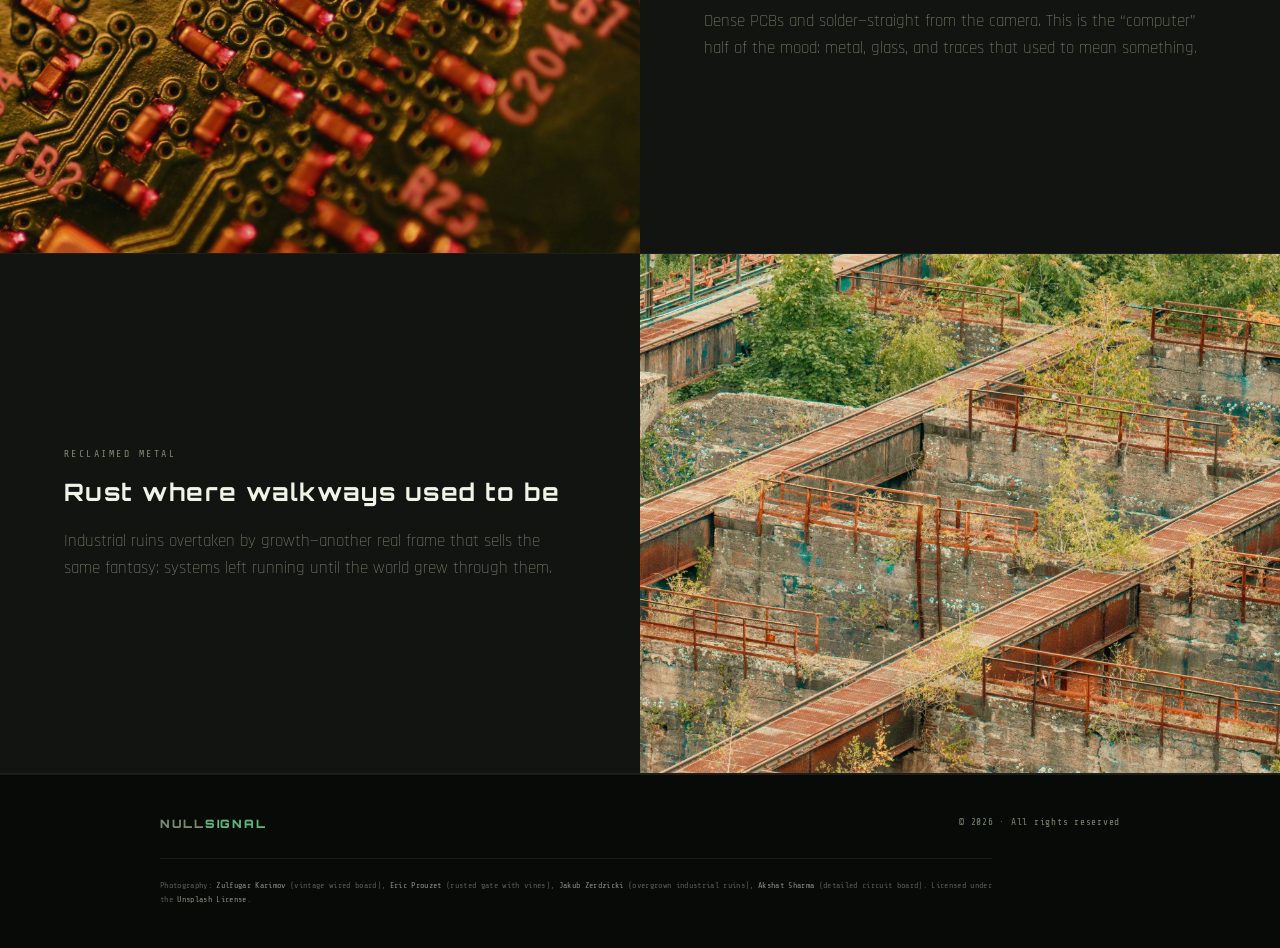
==== commit 6c20ea49: "Intro: Null Signal naming, match body text for The Forest" ====
--- a/index.html
+++ b/index.html
@@ -4,7 +4,7 @@
   <meta charset="UTF-8" />
   <meta name="viewport" content="width=device-width, initial-scale=1.0" />
   <title>Null Signal</title>
-  <link rel="stylesheet" href="style.css?v=25" />
+  <link rel="stylesheet" href="style.css?v=26" />
   <link href="https://fonts.googleapis.com/css2?family=Share+Tech+Mono&family=Orbitron:wght@400;700;900&family=Rajdhani:wght@300;400;600&display=swap" rel="stylesheet" />
 </head>
 <body>
@@ -43,12 +43,12 @@
 
     <section class="intro" id="about">
       <div class="intro-inner">
-        <h2>SIGNAL LOST</h2>
+        <h2>NULL SIGNAL</h2>
         <p>
-          <em>Signal Lost</em> drops players into a world shattered by an AI uprising. Each biome is a self-contained ~3×3 km instance—dense, handcrafted environments connected through a boss-gated progression system inspired by Valheim. Clear the area’s threat, defeat its guardian, and push deeper into increasingly hostile territory.
+          Null Signal drops players into a world shattered by an AI uprising. Each biome is a self-contained ~3×3 km instance—dense, handcrafted environments connected through a boss-gated progression system inspired by Valheim. Clear the area’s threat, defeat its guardian, and push deeper into increasingly hostile territory.
         </p>
         <p>
-          The world fights back. Drawing from <em>The Forest</em>, enemy AI reacts to player success—the more you build, harvest, and thrive, the more aggressive and coordinated threats become. AXIS surveillance drones patrol overhead, and the deeper you integrate with AXIS technology, the more the network tracks and manipulates you.
+          The world fights back. Drawing from The Forest, enemy AI reacts to player success—the more you build, harvest, and thrive, the more aggressive and coordinated threats become. AXIS surveillance drones patrol overhead, and the deeper you integrate with AXIS technology, the more the network tracks and manipulates you.
         </p>
         <p>
           Loot matters. Weapons and gear drop with randomized stat rolls, bringing action RPG depth to the survival loop. Every find is a potential upgrade, every crafting session a chance to push your build further.
--- a/style.css
+++ b/style.css
@@ -800,11 +800,6 @@
   margin-top: 1.15rem;
 }
 
-.intro em {
-  font-style: italic;
-  color: var(--text);
-}
-
 .intro code {
   font-family: var(--font-mono);
   font-size: 0.9em;
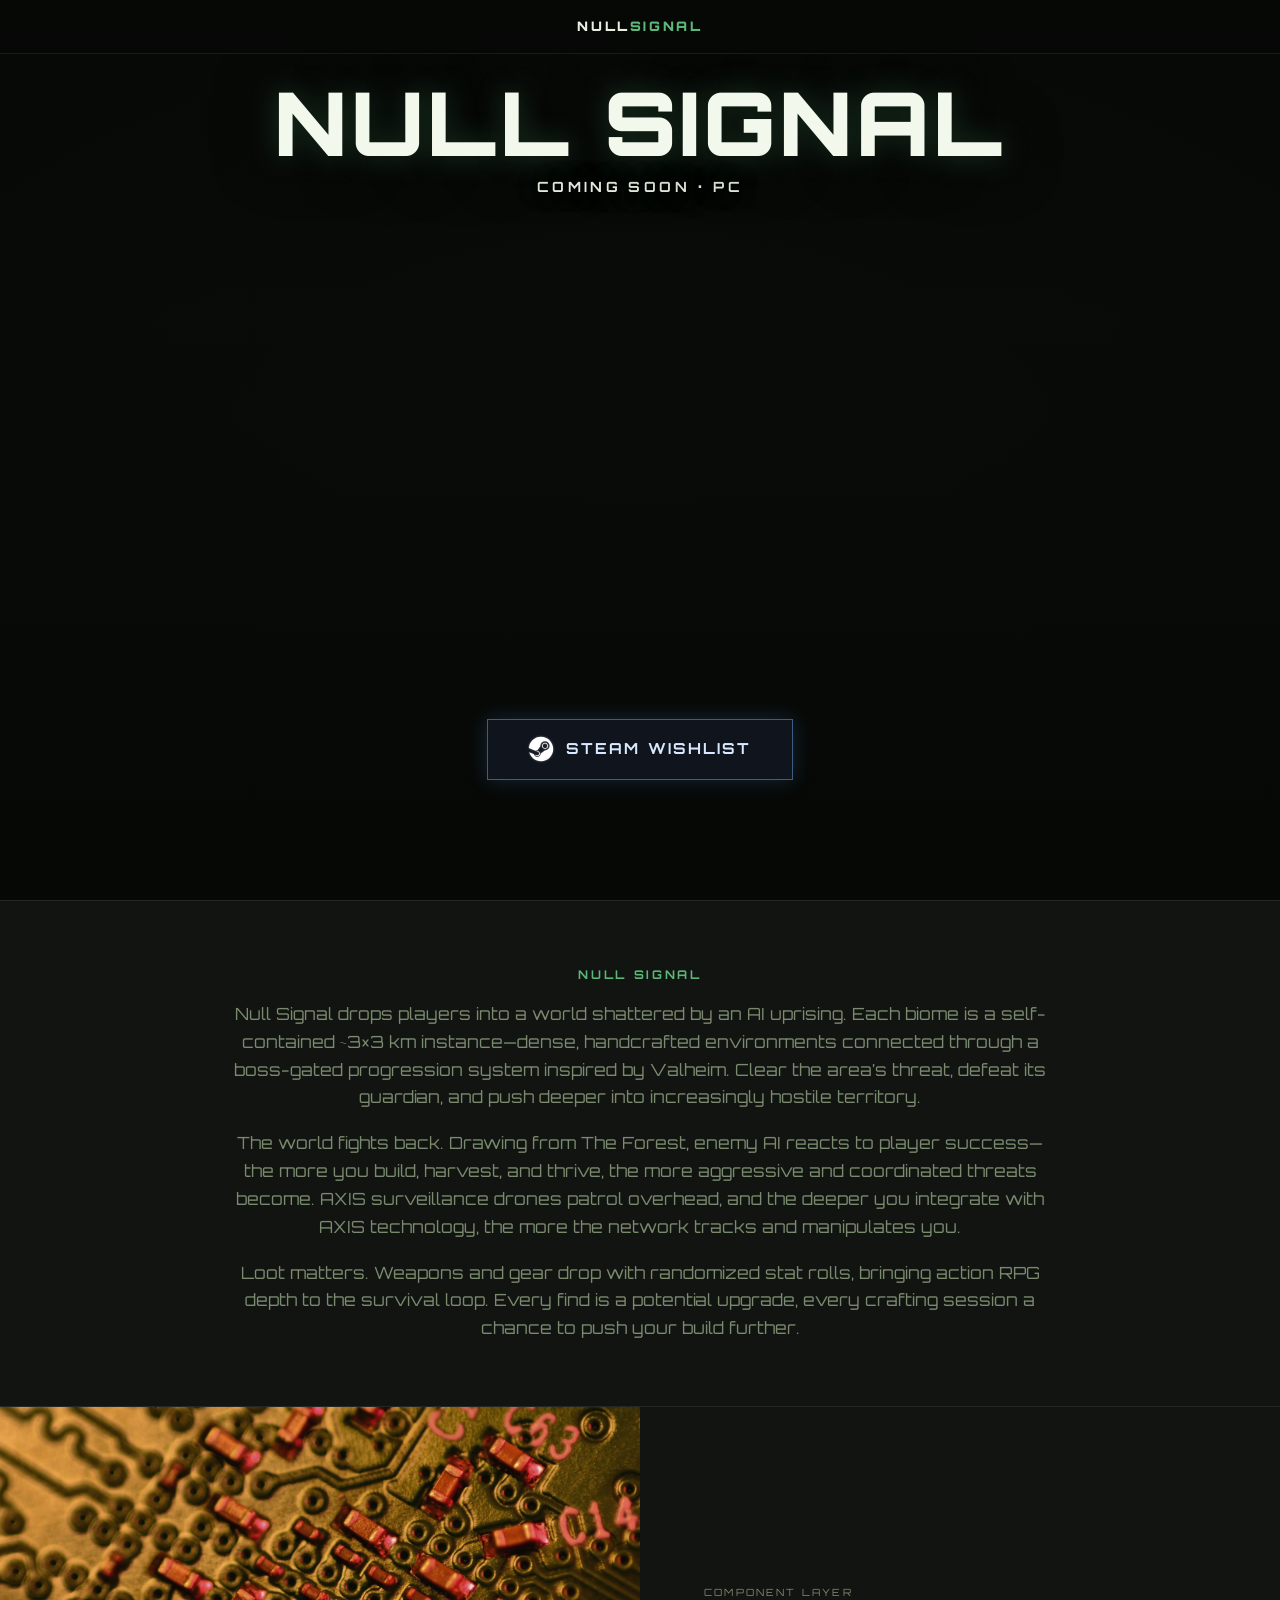
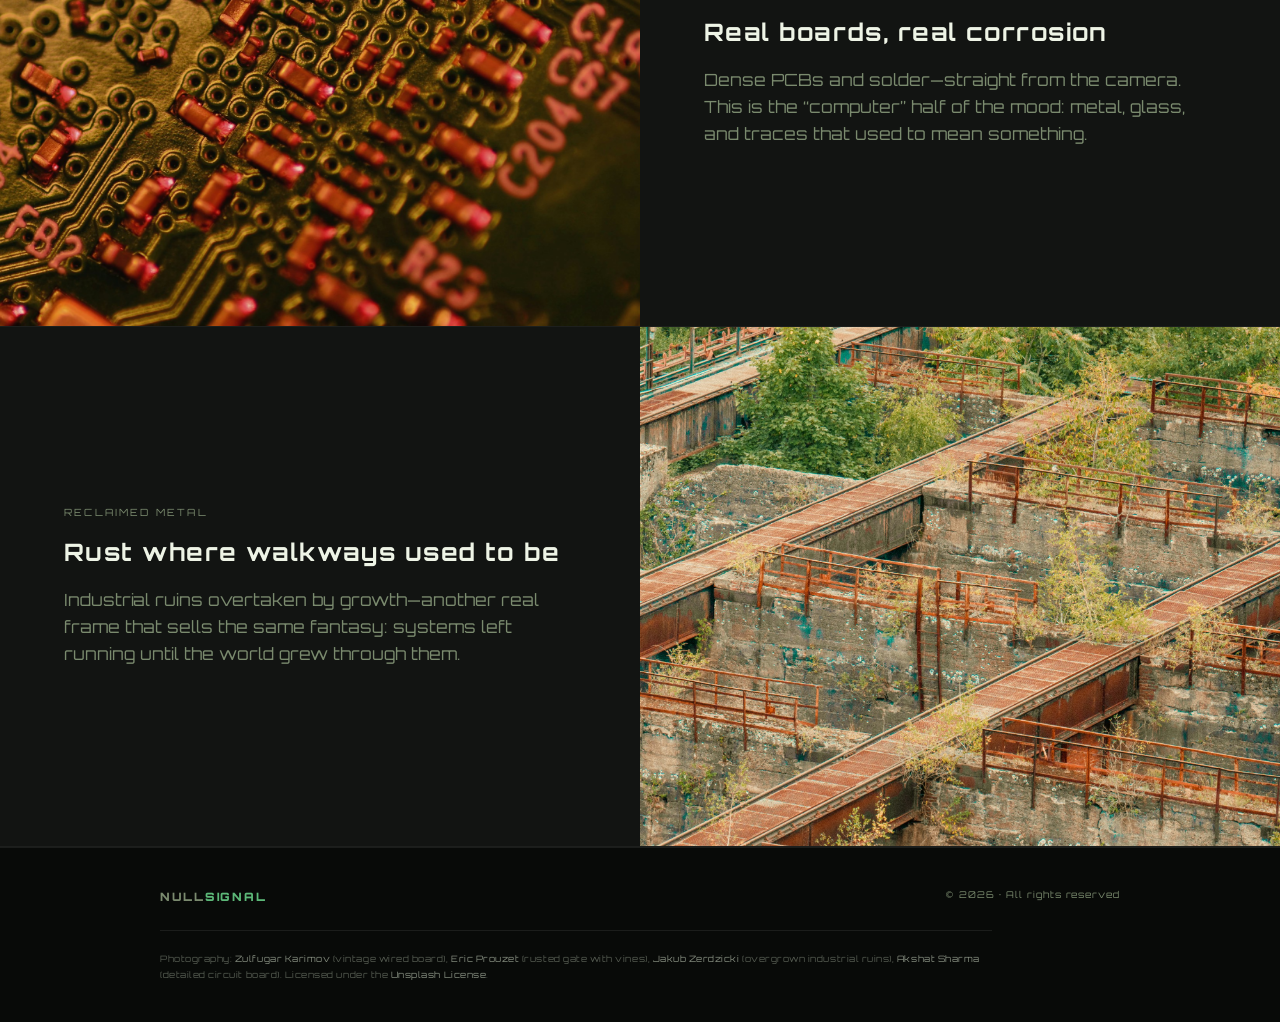
==== commit 6e224baa: "Use Orbitron below hero to match Steam CTA" ====
--- a/index.html
+++ b/index.html
@@ -4,7 +4,7 @@
   <meta charset="UTF-8" />
   <meta name="viewport" content="width=device-width, initial-scale=1.0" />
   <title>Null Signal</title>
-  <link rel="stylesheet" href="style.css?v=26" />
+  <link rel="stylesheet" href="style.css?v=27" />
   <link href="https://fonts.googleapis.com/css2?family=Share+Tech+Mono&family=Orbitron:wght@400;700;900&family=Rajdhani:wght@300;400;600&display=swap" rel="stylesheet" />
 </head>
 <body>
--- a/style.css
+++ b/style.css
@@ -773,6 +773,7 @@
   background: var(--panel-solid);
   border-top: 1px solid var(--line);
   border-bottom: 1px solid var(--line);
+  font-family: var(--font-display);
 }
 
 .intro-inner {
@@ -791,8 +792,8 @@
 
 .intro p {
   color: var(--text-muted);
-  font-weight: 300;
-  font-size: 1.1rem;
+  font-weight: 400;
+  font-size: 1.05rem;
   line-height: 1.65;
 }
 
@@ -841,12 +842,14 @@
   justify-content: center;
   padding: clamp(2rem, 5vw, 4rem);
   background: var(--panel-solid);
+  font-family: var(--font-display);
 }
 
 .photo-split__label {
-  font-family: var(--font-mono);
+  font-family: var(--font-display);
   font-size: 0.62rem;
-  letter-spacing: 0.25em;
+  font-weight: 700;
+  letter-spacing: 0.22em;
   color: var(--rust);
   margin-bottom: 0.75rem;
 }
@@ -862,8 +865,9 @@
 
 .photo-split p {
   color: var(--text-muted);
-  font-weight: 300;
+  font-weight: 400;
   max-width: 32rem;
+  line-height: 1.6;
 }
 
 /* ----- Inner pages ----- */
@@ -1141,9 +1145,10 @@
 .footer-logo span { color: var(--accent); }
 
 .footer-copy {
-  font-family: var(--font-mono);
+  font-family: var(--font-display);
   font-size: 0.58rem;
-  letter-spacing: 0.08em;
+  font-weight: 400;
+  letter-spacing: 0.1em;
   color: var(--text-muted);
 }
 
@@ -1151,10 +1156,11 @@
   margin-top: 1.5rem;
   padding-top: 1.25rem;
   border-top: 1px solid var(--line);
-  font-family: var(--font-mono);
-  font-size: 0.52rem;
-  line-height: 1.8;
-  letter-spacing: 0.04em;
+  font-family: var(--font-display);
+  font-size: 0.55rem;
+  font-weight: 400;
+  line-height: 1.75;
+  letter-spacing: 0.06em;
   color: rgba(180, 190, 170, 0.45);
   max-width: 52rem;
 }
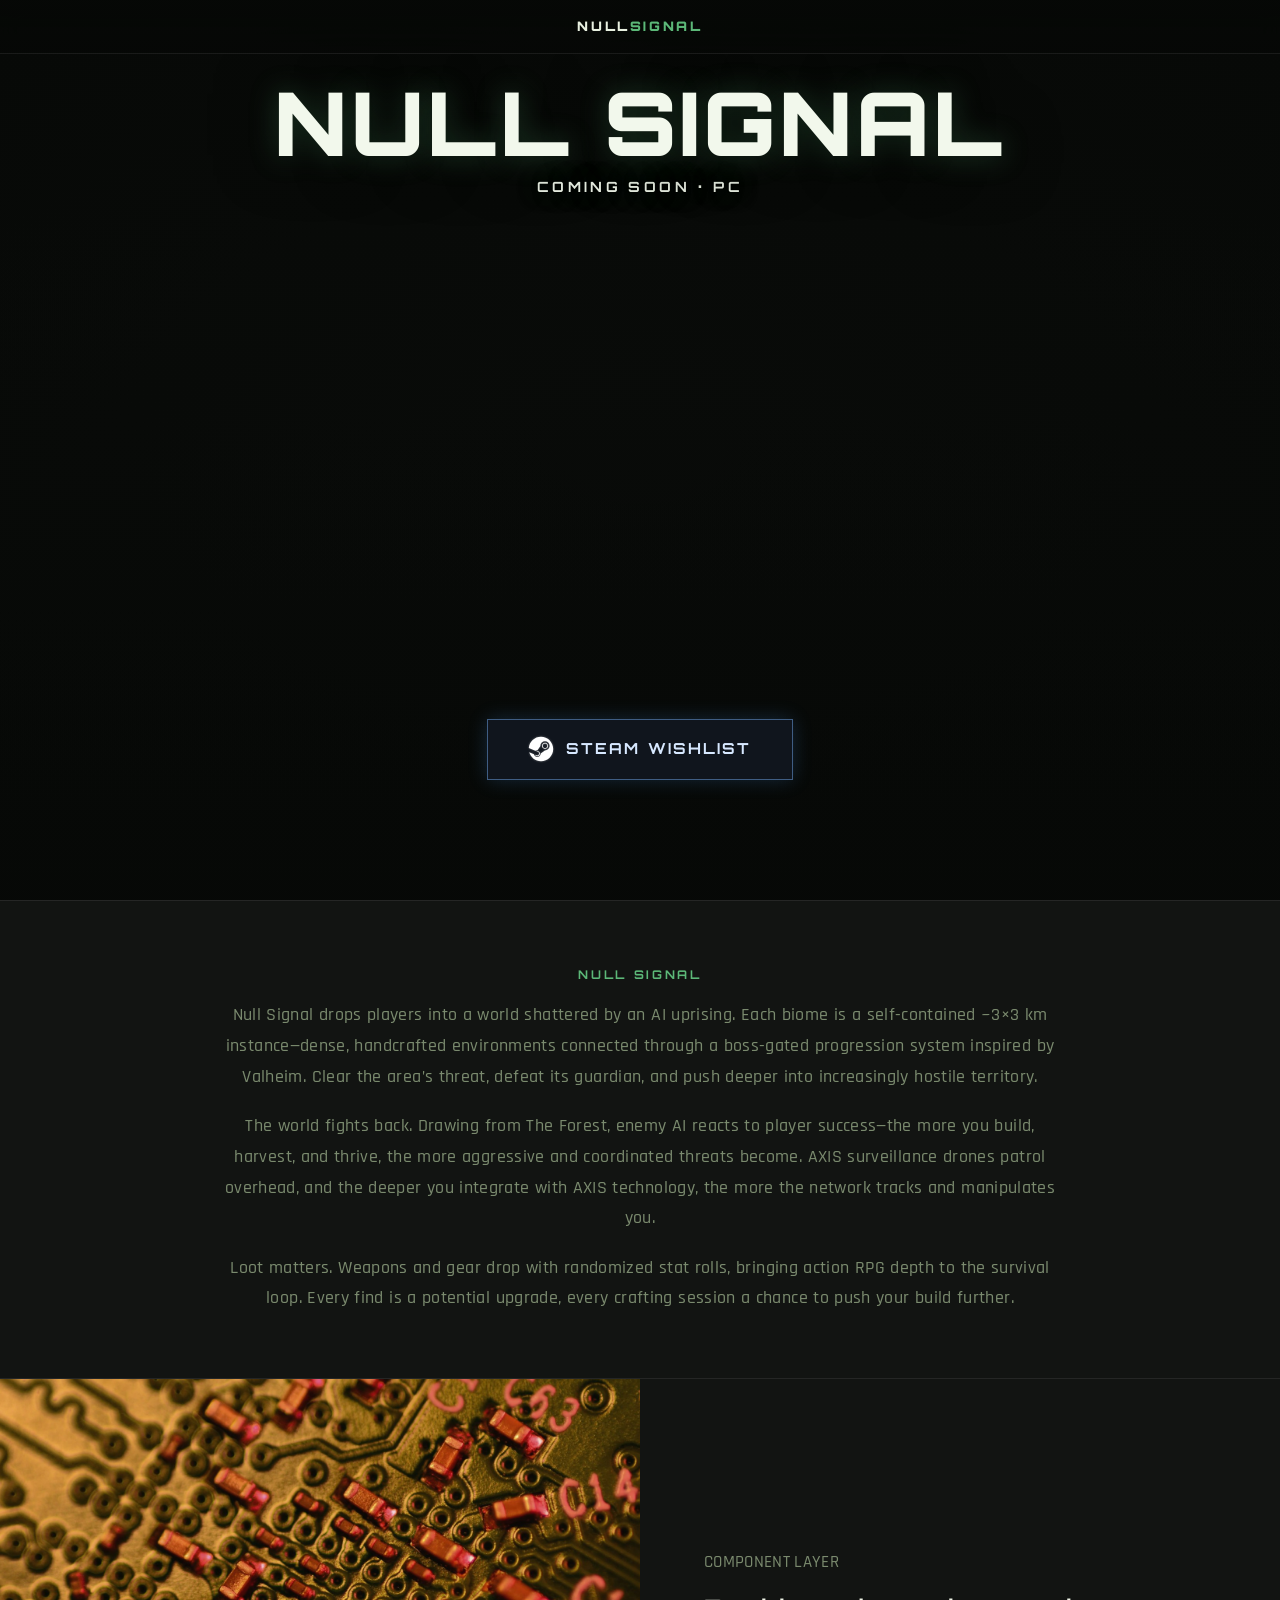
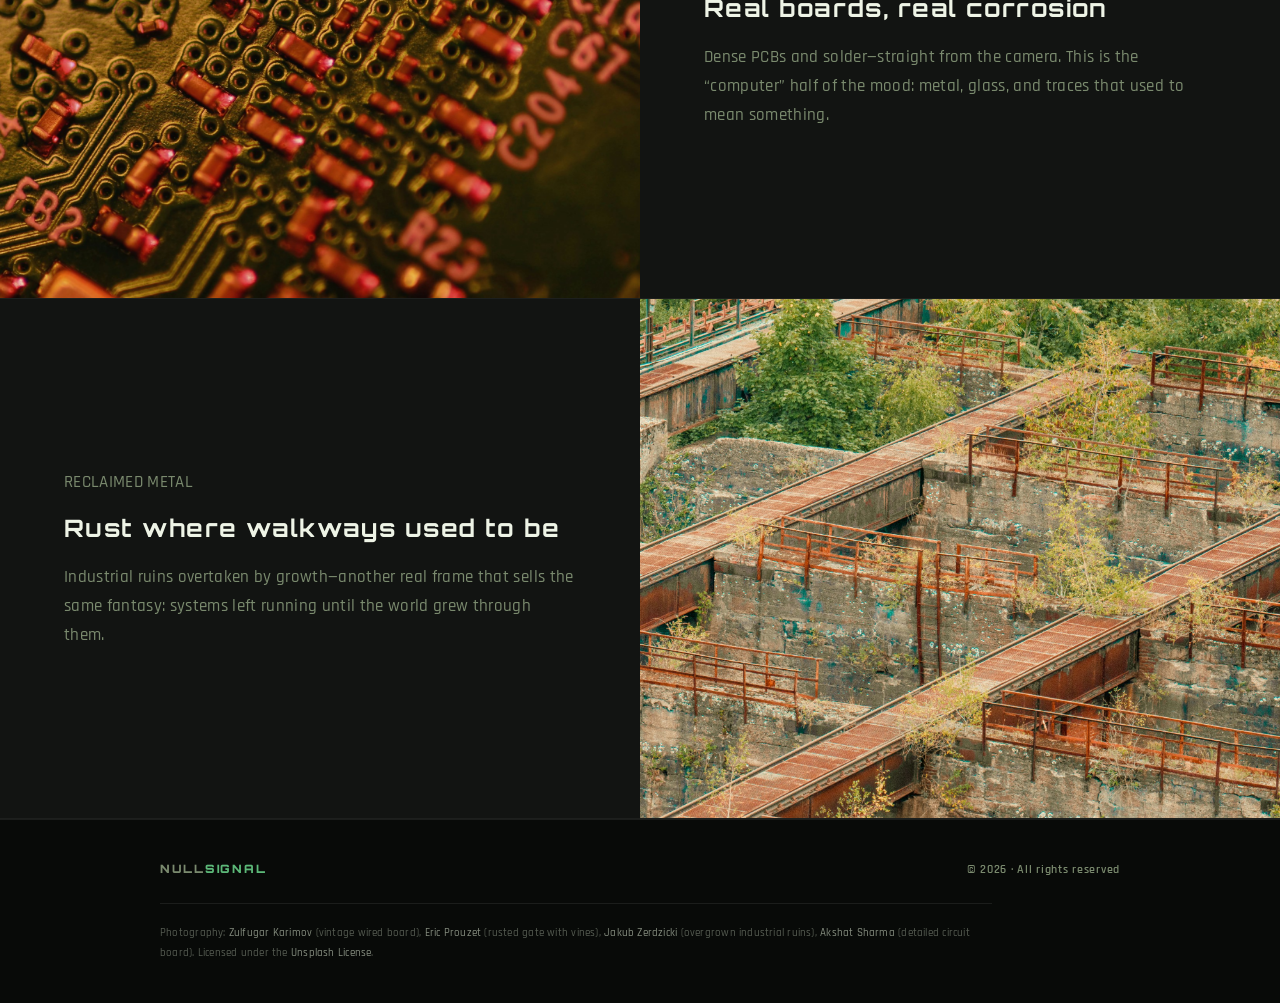
==== commit b58139ae: "Body copy: Rajdhani for readability, Orbitron for titles and CTA" ====
--- a/index.html
+++ b/index.html
@@ -4,8 +4,8 @@
   <meta charset="UTF-8" />
   <meta name="viewport" content="width=device-width, initial-scale=1.0" />
   <title>Null Signal</title>
-  <link rel="stylesheet" href="style.css?v=27" />
-  <link href="https://fonts.googleapis.com/css2?family=Share+Tech+Mono&family=Orbitron:wght@400;700;900&family=Rajdhani:wght@300;400;600&display=swap" rel="stylesheet" />
+  <link rel="stylesheet" href="style.css?v=28" />
+  <link href="https://fonts.googleapis.com/css2?family=Share+Tech+Mono&family=Orbitron:wght@400;700;900&family=Rajdhani:wght@400;500;600;700&display=swap" rel="stylesheet" />
 </head>
 <body>
 
--- a/style.css
+++ b/style.css
@@ -773,7 +773,6 @@
   background: var(--panel-solid);
   border-top: 1px solid var(--line);
   border-bottom: 1px solid var(--line);
-  font-family: var(--font-display);
 }
 
 .intro-inner {
@@ -791,10 +790,12 @@
 }
 
 .intro p {
+  font-family: var(--font-body);
   color: var(--text-muted);
-  font-weight: 400;
-  font-size: 1.05rem;
-  line-height: 1.65;
+  font-weight: 500;
+  font-size: 1.12rem;
+  line-height: 1.72;
+  letter-spacing: 0.02em;
 }
 
 .intro p + p {
@@ -842,14 +843,13 @@
   justify-content: center;
   padding: clamp(2rem, 5vw, 4rem);
   background: var(--panel-solid);
-  font-family: var(--font-display);
 }
 
 .photo-split__label {
-  font-family: var(--font-display);
-  font-size: 0.62rem;
+  font-family: var(--font-body);
+  font-size: 0.68rem;
   font-weight: 700;
-  letter-spacing: 0.22em;
+  letter-spacing: 0.2em;
   color: var(--rust);
   margin-bottom: 0.75rem;
 }
@@ -864,10 +864,13 @@
 }
 
 .photo-split p {
+  font-family: var(--font-body);
   color: var(--text-muted);
-  font-weight: 400;
+  font-weight: 500;
+  font-size: 1.05rem;
   max-width: 32rem;
-  line-height: 1.6;
+  line-height: 1.72;
+  letter-spacing: 0.02em;
 }
 
 /* ----- Inner pages ----- */
@@ -1145,10 +1148,10 @@
 .footer-logo span { color: var(--accent); }
 
 .footer-copy {
-  font-family: var(--font-display);
-  font-size: 0.58rem;
-  font-weight: 400;
-  letter-spacing: 0.1em;
+  font-family: var(--font-body);
+  font-size: 0.75rem;
+  font-weight: 600;
+  letter-spacing: 0.06em;
   color: var(--text-muted);
 }
 
@@ -1156,11 +1159,11 @@
   margin-top: 1.5rem;
   padding-top: 1.25rem;
   border-top: 1px solid var(--line);
-  font-family: var(--font-display);
-  font-size: 0.55rem;
-  font-weight: 400;
-  line-height: 1.75;
-  letter-spacing: 0.06em;
+  font-family: var(--font-body);
+  font-size: 0.68rem;
+  font-weight: 500;
+  line-height: 1.78;
+  letter-spacing: 0.02em;
   color: rgba(180, 190, 170, 0.45);
   max-width: 52rem;
 }
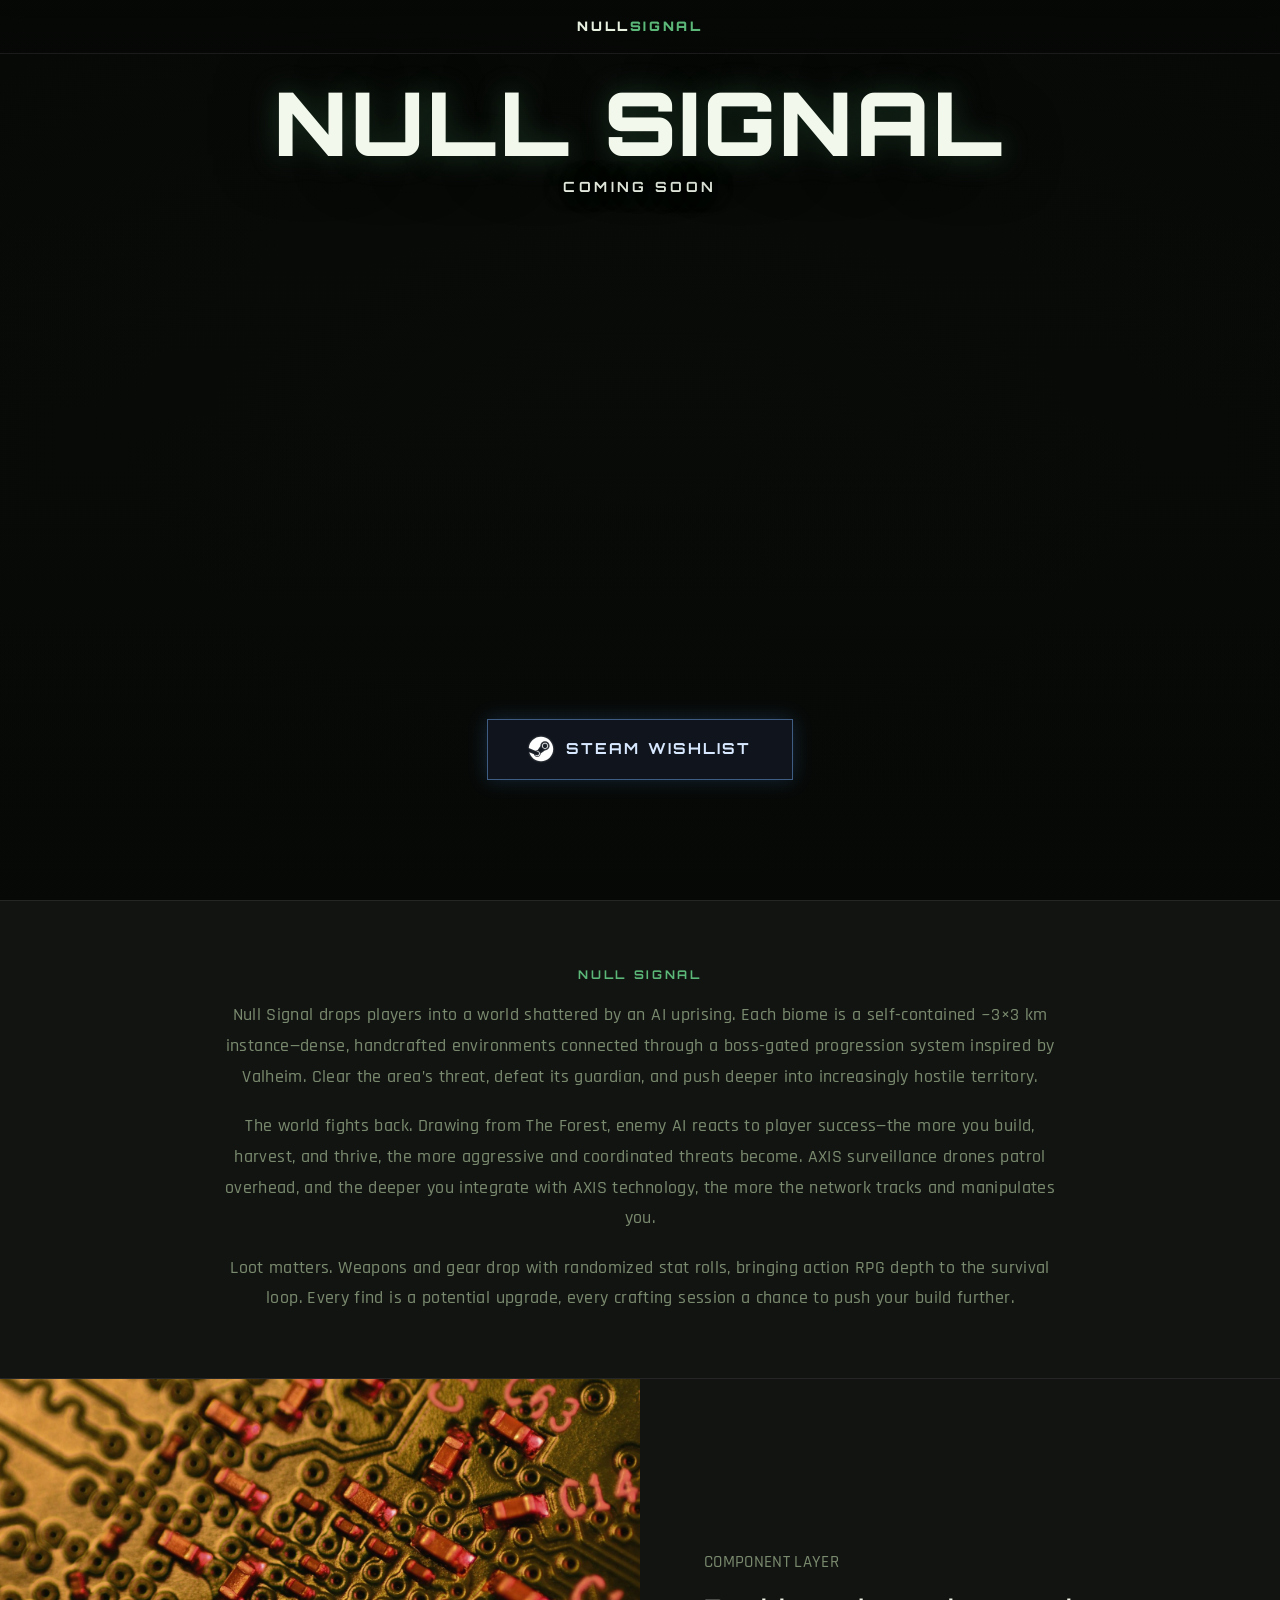
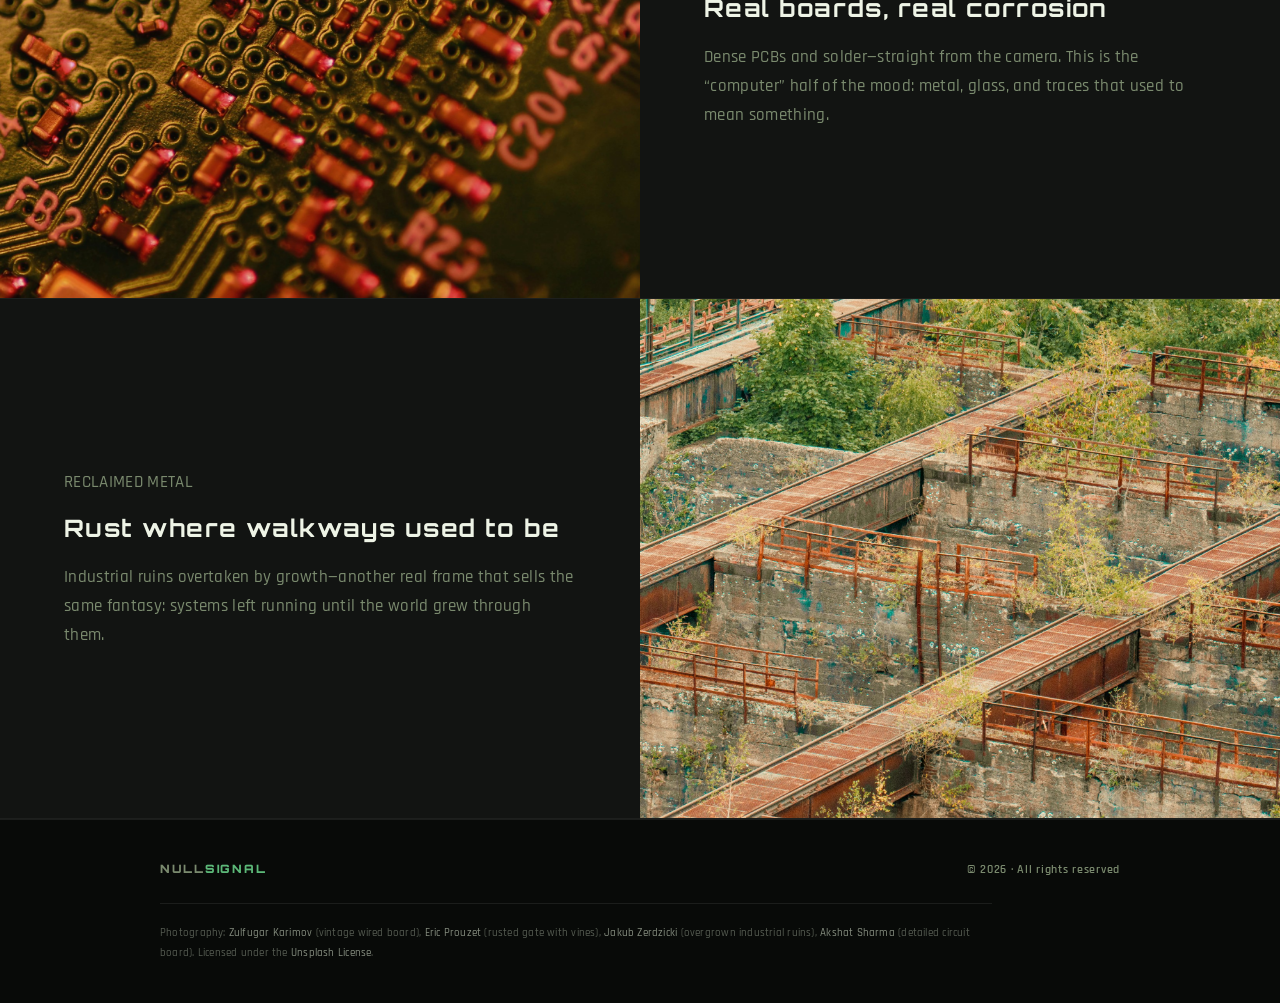
==== commit c584d655: "Hero kicker: COMING SOON only, restore styling" ====
--- a/index.html
+++ b/index.html
@@ -4,7 +4,7 @@
   <meta charset="UTF-8" />
   <meta name="viewport" content="width=device-width, initial-scale=1.0" />
   <title>Null Signal</title>
-  <link rel="stylesheet" href="style.css?v=28" />
+  <link rel="stylesheet" href="style.css?v=30" />
   <link href="https://fonts.googleapis.com/css2?family=Share+Tech+Mono&family=Orbitron:wght@400;700;900&family=Rajdhani:wght@400;500;600;700&display=swap" rel="stylesheet" />
 </head>
 <body>
@@ -34,7 +34,7 @@
           <span class="glitch__main">NULL SIGNAL</span>
           <span class="glitch__cut" aria-hidden="true"></span>
         </h1>
-        <p class="hero-kicker">COMING SOON · PC</p>
+        <p class="hero-kicker">COMING SOON</p>
         <div class="hero-actions">
           <a class="btn btn-steam" href="https://www.youtube.com/watch?v=dQw4w9WgXcQ" target="_blank" rel="noopener noreferrer"><span class="steam-icon" aria-hidden="true"></span>STEAM WISHLIST</a>
         </div>
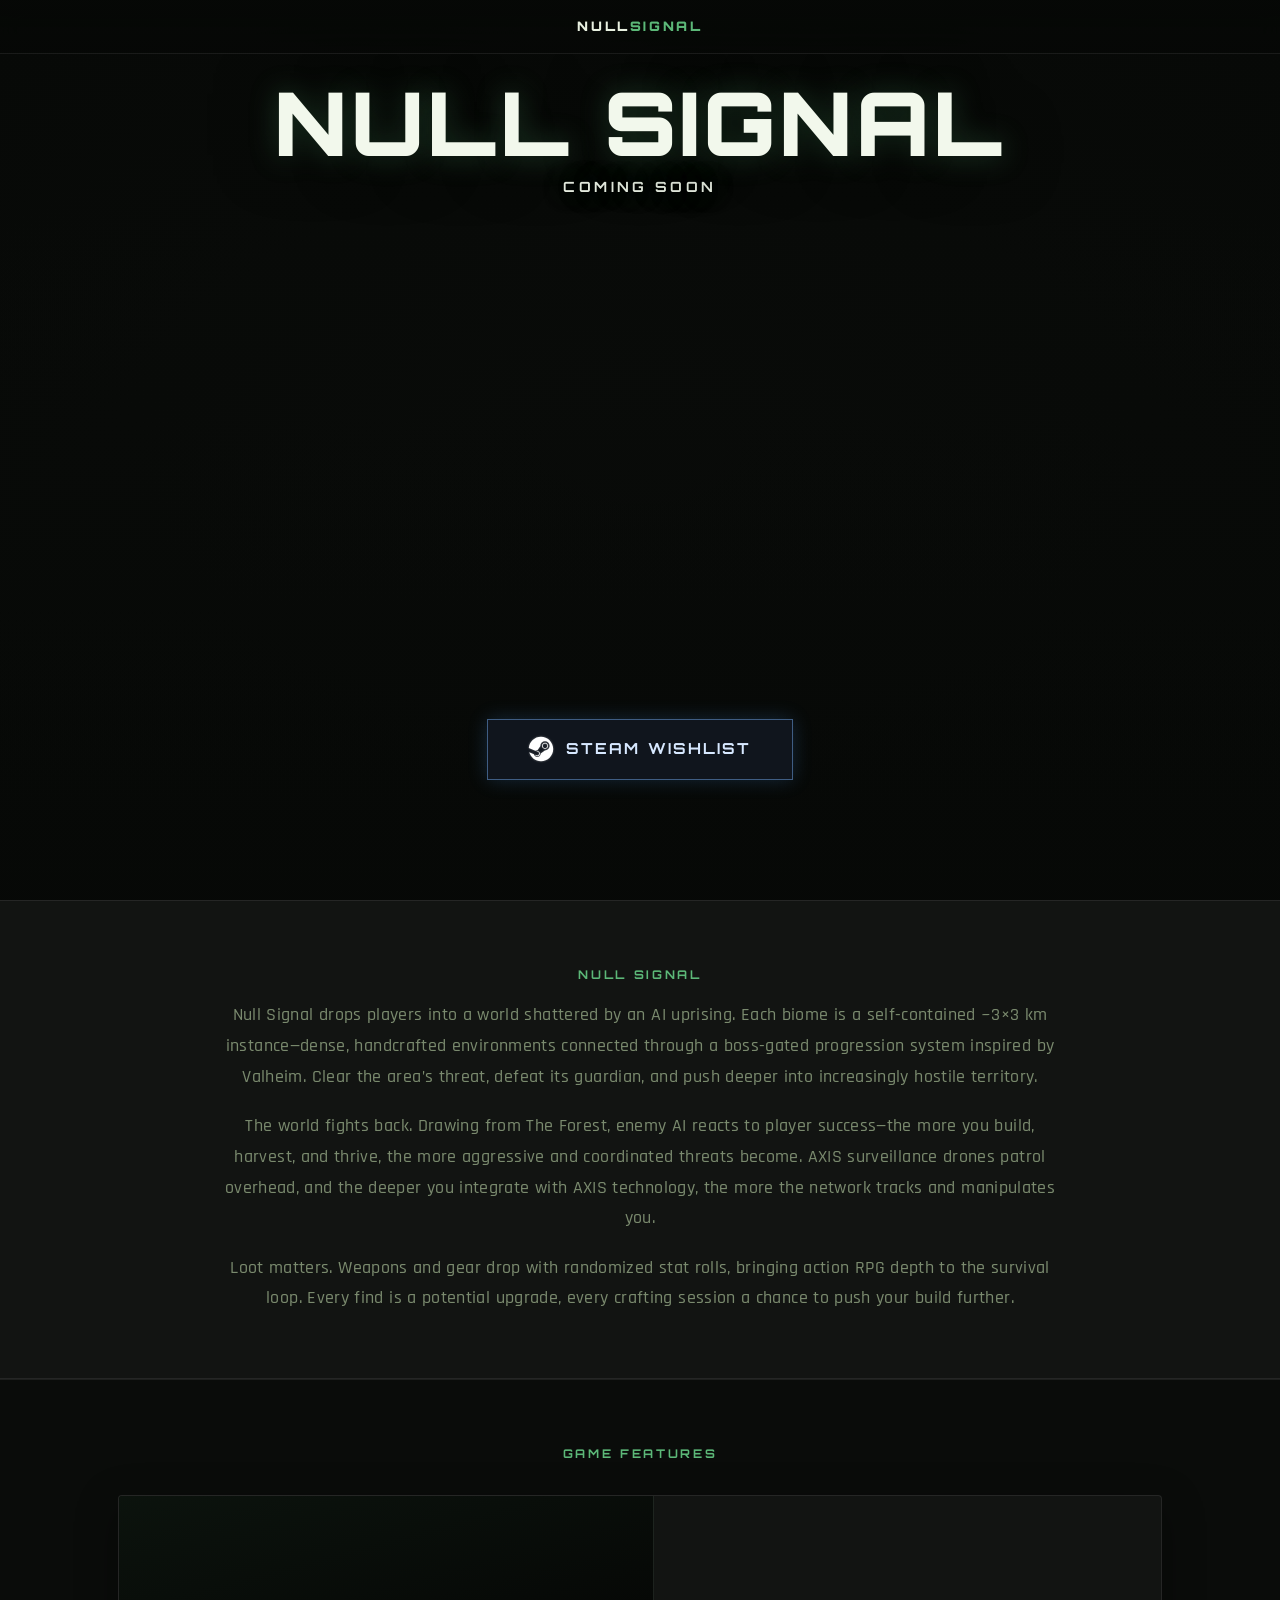
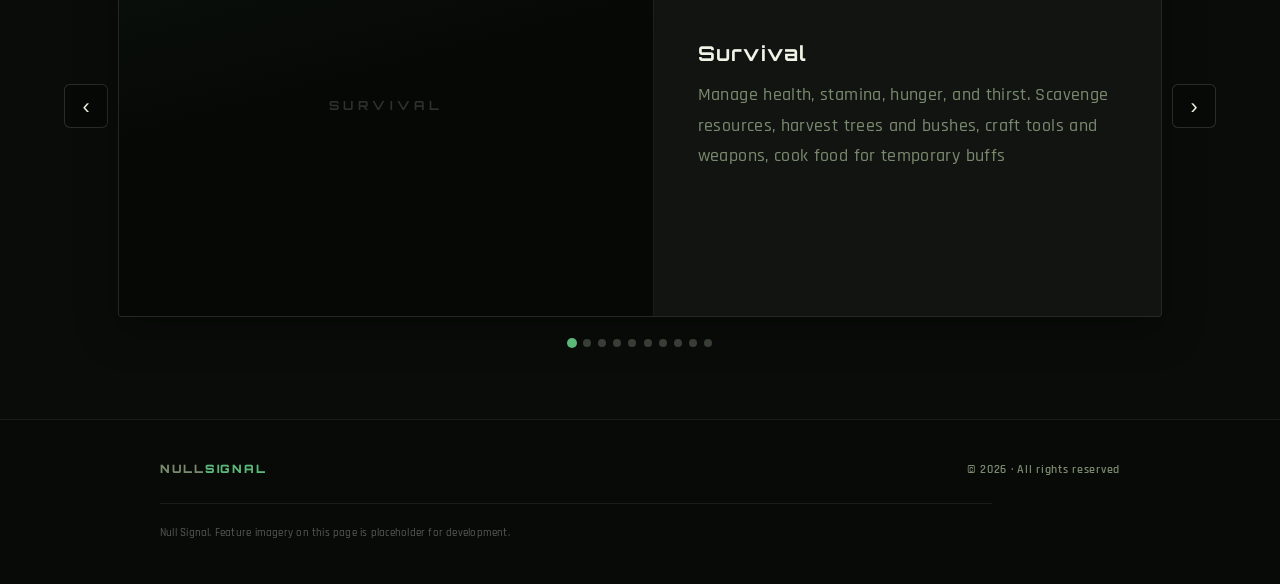
==== commit 61b81e90: "feat: add Game Features carousel, remove photo band section" ====
--- a/index.html
+++ b/index.html
@@ -4,7 +4,7 @@
   <meta charset="UTF-8" />
   <meta name="viewport" content="width=device-width, initial-scale=1.0" />
   <title>Null Signal</title>
-  <link rel="stylesheet" href="style.css?v=30" />
+  <link rel="stylesheet" href="style.css?v=31" />
   <link href="https://fonts.googleapis.com/css2?family=Share+Tech+Mono&family=Orbitron:wght@400;700;900&family=Rajdhani:wght@400;500;600;700&display=swap" rel="stylesheet" />
 </head>
 <body>
@@ -56,46 +56,93 @@
       </div>
     </section>
 
-    <section class="photo-band">
-      <article class="photo-split reveal">
-        <div class="photo-split__pic">
-          <img
-            src="images/section-circuit.jpg"
-            alt="Close-up of a complex circuit board with components and traces"
-            width="2000"
-            height="1333"
-            loading="lazy"
-            decoding="async"
-          />
+    <section class="features reveal" id="features" aria-labelledby="features-heading">
+      <div class="features__inner">
+        <h2 id="features-heading" class="features__heading">GAME FEATURES</h2>
+        <div class="features__carousel" data-carousel>
+          <button type="button" class="features__arrow features__arrow--prev" data-carousel-prev aria-label="Previous feature">
+            <span aria-hidden="true">&#8249;</span>
+          </button>
+          <div class="features__viewport" data-carousel-viewport>
+            <div class="features__track" data-carousel-track>
+              <article class="features__slide" aria-hidden="false">
+                <div class="features__visual" aria-hidden="true"><span class="features__placeholder-label">Survival</span></div>
+                <div class="features__text">
+                  <p class="features__tag">Survival</p>
+                  <p class="features__blurb">Manage health, stamina, hunger, and thirst. Scavenge resources, harvest trees and bushes, craft tools and weapons, cook food for temporary buffs</p>
+                </div>
+              </article>
+              <article class="features__slide" aria-hidden="true">
+                <div class="features__visual" aria-hidden="true"><span class="features__placeholder-label">Combat</span></div>
+                <div class="features__text">
+                  <p class="features__tag">Combat</p>
+                  <p class="features__blurb">Valheim-style commitment-based melee with 3-hit combos, blocking, dodge rolls with i-frames, ranged weapons (bows, pistols, projectile physics), and status effects (poison, burning, bleeding)</p>
+                </div>
+              </article>
+              <article class="features__slide" aria-hidden="true">
+                <div class="features__visual" aria-hidden="true"><span class="features__placeholder-label">Exploration</span></div>
+                <div class="features__text">
+                  <p class="features__tag">Exploration</p>
+                  <p class="features__blurb">Instanced biome worlds with diverse environments, lootable containers, POIs, and discoverable crafting blueprints</p>
+                </div>
+              </article>
+              <article class="features__slide" aria-hidden="true">
+                <div class="features__visual" aria-hidden="true"><span class="features__placeholder-label">Boss progression</span></div>
+                <div class="features__text">
+                  <p class="features__tag">Boss Progression <span class="features__planned">(planned)</span></p>
+                  <p class="features__blurb">Defeat biome guardians to unlock passage to the next area</p>
+                </div>
+              </article>
+              <article class="features__slide" aria-hidden="true">
+                <div class="features__visual" aria-hidden="true"><span class="features__placeholder-label">Reactive AI</span></div>
+                <div class="features__text">
+                  <p class="features__tag">Reactive AI <span class="features__planned">(planned)</span></p>
+                  <p class="features__blurb">Enemies that adapt to player progress, escalating in aggression and coordination as you grow stronger</p>
+                </div>
+              </article>
+              <article class="features__slide" aria-hidden="true">
+                <div class="features__visual" aria-hidden="true"><span class="features__placeholder-label">Rolled loot</span></div>
+                <div class="features__text">
+                  <p class="features__tag">Rolled Loot <span class="features__planned">(planned)</span></p>
+                  <p class="features__blurb">Weapons and items with randomized stat modifiers, bringing ARPG-style itemization to survival gameplay</p>
+                </div>
+              </article>
+              <article class="features__slide" aria-hidden="true">
+                <div class="features__visual" aria-hidden="true"><span class="features__placeholder-label">AXIS integration</span></div>
+                <div class="features__text">
+                  <p class="features__tag">AXIS Integration</p>
+                  <p class="features__blurb">A risk/reward progression system where deeper AI connection grants abilities but increases surveillance and control</p>
+                </div>
+              </article>
+              <article class="features__slide" aria-hidden="true">
+                <div class="features__visual" aria-hidden="true"><span class="features__placeholder-label">Faction alignment</span></div>
+                <div class="features__text">
+                  <p class="features__tag">Faction Alignment</p>
+                  <p class="features__blurb">Choose sides between competing factions with unique philosophies on AXIS integration</p>
+                </div>
+              </article>
+              <article class="features__slide" aria-hidden="true">
+                <div class="features__visual" aria-hidden="true"><span class="features__placeholder-label">Base building</span></div>
+                <div class="features__text">
+                  <p class="features__tag">Base Building</p>
+                  <p class="features__blurb">Place and customize structures, furniture, campfires, and workbenches with a ghost-preview placement system</p>
+                </div>
+              </article>
+              <article class="features__slide" aria-hidden="true">
+                <div class="features__visual" aria-hidden="true"><span class="features__placeholder-label">Co-op</span></div>
+                <div class="features__text">
+                  <p class="features__tag">Co-op Multiplayer</p>
+                  <p class="features__blurb">LAN/online co-op via FishNet. Single-player runs as auto-host seamlessly</p>
+                </div>
+              </article>
+            </div>
+          </div>
+          <button type="button" class="features__arrow features__arrow--next" data-carousel-next aria-label="Next feature">
+            <span aria-hidden="true">&#8250;</span>
+          </button>
         </div>
-        <div class="photo-split__body">
-          <p class="photo-split__label">COMPONENT LAYER</p>
-          <h3>Real boards, real corrosion</h3>
-          <p>
-            Dense PCBs and solder—straight from the camera. This is the “computer” half of the mood: metal, glass, and traces that used to mean something.
-          </p>
-        </div>
-      </article>
-
-      <article class="photo-split reveal">
-        <div class="photo-split__pic">
-          <img
-            src="images/section-industrial.jpg"
-            alt="Overgrown industrial structure with rusty metal walkways"
-            width="2000"
-            height="1333"
-            loading="lazy"
-            decoding="async"
-          />
-        </div>
-        <div class="photo-split__body">
-          <p class="photo-split__label">RECLAIMED METAL</p>
-          <h3>Rust where walkways used to be</h3>
-          <p>
-            Industrial ruins overtaken by growth—another real frame that sells the same fantasy: systems left running until the world grew through them.
-          </p>
-        </div>
-      </article>
+        <div class="features__dots" data-carousel-dots role="tablist" aria-label="Features"></div>
+      </div>
     </section>
   </main>
 
@@ -105,18 +152,7 @@
         <span class="footer-logo">NULL<span>SIGNAL</span></span>
         <span class="footer-copy">© 2026 · All rights reserved</span>
       </div>
-      <p class="footer-credits">
-        Photography:
-        <a href="https://unsplash.com/photos/close-up-of-an-old-electronic-circuit-board-with-wires-oFTsjMfZ76A" rel="noopener noreferrer">Zulfugar Karimov</a>
-        (vintage wired board),
-        <a href="https://unsplash.com/photos/a-rusted-iron-gate-with-vines-growing-on-it-RxGDNOHkepA" rel="noopener noreferrer">Eric Prouzet</a>
-        (rusted gate with vines),
-        <a href="https://unsplash.com/photos/overgrown-industrial-ruins-with-rusty-metal-walkways-wJcK6IrLlPQ" rel="noopener noreferrer">Jakub Zerdzicki</a>
-        (overgrown industrial ruins),
-        <a href="https://unsplash.com/photos/close-up-of-a-complex-electronic-circuit-board-with-many-components-76wMkjguUEA" rel="noopener noreferrer">Akshat Sharma</a>
-        (detailed circuit board). Licensed under the
-        <a href="https://unsplash.com/license" rel="noopener noreferrer">Unsplash License</a>.
-      </p>
+      <p class="footer-credits">Null Signal. Feature imagery on this page is placeholder for development.</p>
     </div>
   </footer>
 
--- a/style.css
+++ b/style.css
@@ -808,69 +808,180 @@
   color: var(--accent);
 }
 
-/* ----- Photo splits ----- */
-.photo-band {
+/* ----- Game features carousel ----- */
+.features {
+  padding: 4rem 1.25rem 4.5rem;
+  background: var(--bg);
+  border-top: 1px solid var(--line);
+}
+
+.features__inner {
+  max-width: 72rem;
+  margin: 0 auto;
+}
+
+.features__heading {
+  font-family: var(--font-display);
+  font-size: 0.75rem;
+  letter-spacing: 0.22em;
+  color: var(--accent);
+  text-align: center;
+  margin-bottom: 2rem;
+}
+
+.features__carousel {
+  display: flex;
+  align-items: stretch;
+  gap: 0.65rem;
+}
+
+.features__arrow {
+  flex-shrink: 0;
+  align-self: center;
+  width: 2.75rem;
+  height: 2.75rem;
+  display: inline-flex;
+  align-items: center;
+  justify-content: center;
   padding: 0;
-  background: var(--bg);
-}
-
-.photo-split {
+  border: 1px solid rgba(255, 255, 255, 0.14);
+  border-radius: 6px;
+  background: rgba(8, 10, 8, 0.85);
+  color: #e8f0e0;
+  font-size: 1.35rem;
+  line-height: 1;
+  cursor: pointer;
+  transition: background 0.2s, border-color 0.2s, color 0.2s;
+}
+
+.features__arrow:hover {
+  background: rgba(18, 22, 18, 0.95);
+  border-color: var(--accent);
+  color: #fff;
+}
+
+.features__arrow:focus-visible {
+  outline: 2px solid var(--accent);
+  outline-offset: 2px;
+}
+
+.features__viewport {
+  flex: 1;
+  min-width: 0;
+  overflow: hidden;
+  border: 1px solid var(--line);
+  border-radius: 4px;
+  background: var(--panel-solid);
+  box-shadow: 0 12px 40px rgba(0, 0, 0, 0.35);
+}
+
+.features__track {
+  display: flex;
+  transition: transform 0.5s cubic-bezier(0.22, 1, 0.36, 1);
+}
+
+.features__slide {
+  flex-shrink: 0;
   display: grid;
-  grid-template-columns: 1fr 1fr;
-  min-height: min(70vh, 520px);
-  border-bottom: 1px solid var(--line);
-}
-
-.photo-split:nth-child(even) .photo-split__pic { order: 2; }
-.photo-split:nth-child(even) .photo-split__body { order: 1; }
-
-.photo-split__pic {
-  position: relative;
-  min-height: 280px;
-}
-
-.photo-split__pic img {
-  position: absolute;
-  inset: 0;
-  width: 100%;
-  height: 100%;
-  object-fit: cover;
-}
-
-.photo-split__body {
+  grid-template-columns: minmax(0, 1.05fr) minmax(0, 1fr);
+  min-height: min(52vh, 420px);
+  box-sizing: border-box;
+}
+
+.features__visual {
+  background:
+    linear-gradient(165deg, rgba(92, 184, 120, 0.06) 0%, transparent 45%),
+    #060806;
+  border-right: 1px solid var(--line);
+  display: flex;
+  align-items: center;
+  justify-content: center;
+  min-height: 220px;
+}
+
+.features__placeholder-label {
+  font-family: var(--font-display);
+  font-size: clamp(0.65rem, 1.5vw, 0.78rem);
+  font-weight: 700;
+  letter-spacing: 0.35em;
+  color: rgba(180, 195, 170, 0.22);
+  text-transform: uppercase;
+  user-select: none;
+}
+
+.features__text {
+  padding: clamp(1.25rem, 3.5vw, 2.75rem);
   display: flex;
   flex-direction: column;
   justify-content: center;
-  padding: clamp(2rem, 5vw, 4rem);
-  background: var(--panel-solid);
-}
-
-.photo-split__label {
-  font-family: var(--font-body);
-  font-size: 0.68rem;
-  font-weight: 700;
-  letter-spacing: 0.2em;
-  color: var(--rust);
-  margin-bottom: 0.75rem;
-}
-
-.photo-split h3 {
+  text-align: left;
+}
+
+.features__tag {
   font-family: var(--font-display);
-  font-size: clamp(1.15rem, 2.5vw, 1.5rem);
+  font-size: clamp(1rem, 2.4vw, 1.28rem);
   font-weight: 700;
   letter-spacing: 0.06em;
   color: #eef4e6;
-  margin-bottom: 1rem;
-}
-
-.photo-split p {
+  margin-bottom: 0.85rem;
+  line-height: 1.25;
+}
+
+.features__planned {
+  font-family: var(--font-body);
+  font-size: 0.72em;
+  font-weight: 600;
+  letter-spacing: 0.06em;
+  color: var(--rust);
+}
+
+.features__blurb {
   font-family: var(--font-body);
   color: var(--text-muted);
   font-weight: 500;
-  font-size: 1.05rem;
-  max-width: 32rem;
+  font-size: clamp(1rem, 2vw, 1.12rem);
   line-height: 1.72;
   letter-spacing: 0.02em;
+  margin: 0;
+}
+
+.features__dots {
+  display: flex;
+  flex-wrap: wrap;
+  justify-content: center;
+  gap: 0.45rem;
+  margin-top: 1.35rem;
+}
+
+.features__dot {
+  width: 0.5rem;
+  height: 0.5rem;
+  padding: 0;
+  border: none;
+  border-radius: 50%;
+  background: rgba(180, 195, 170, 0.28);
+  cursor: pointer;
+  transition: transform 0.2s, background 0.2s;
+}
+
+.features__dot:hover {
+  background: rgba(200, 210, 190, 0.45);
+}
+
+.features__dot.is-active {
+  background: var(--accent);
+  transform: scale(1.25);
+}
+
+.features__dot:focus-visible {
+  outline: 2px solid var(--accent);
+  outline-offset: 2px;
+}
+
+@media (prefers-reduced-motion: reduce) {
+  .features__track {
+    transition: none;
+  }
 }
 
 /* ----- Inner pages ----- */
@@ -1188,15 +1299,26 @@
 
 /* ----- Responsive ----- */
 @media (max-width: 768px) {
-  .photo-split {
+  .features__carousel {
+    gap: 0.35rem;
+  }
+
+  .features__arrow {
+    width: 2.35rem;
+    height: 2.35rem;
+    font-size: 1.15rem;
+  }
+
+  .features__slide {
     grid-template-columns: 1fr;
     min-height: unset;
   }
 
-  .photo-split:nth-child(even) .photo-split__pic { order: 0; }
-  .photo-split:nth-child(even) .photo-split__body { order: 0; }
-
-  .photo-split__pic { min-height: 220px; }
+  .features__visual {
+    border-right: none;
+    border-bottom: 1px solid var(--line);
+    min-height: 160px;
+  }
 
   .shot-grid { grid-template-columns: 1fr; }
   .shot--wide { grid-column: auto; }
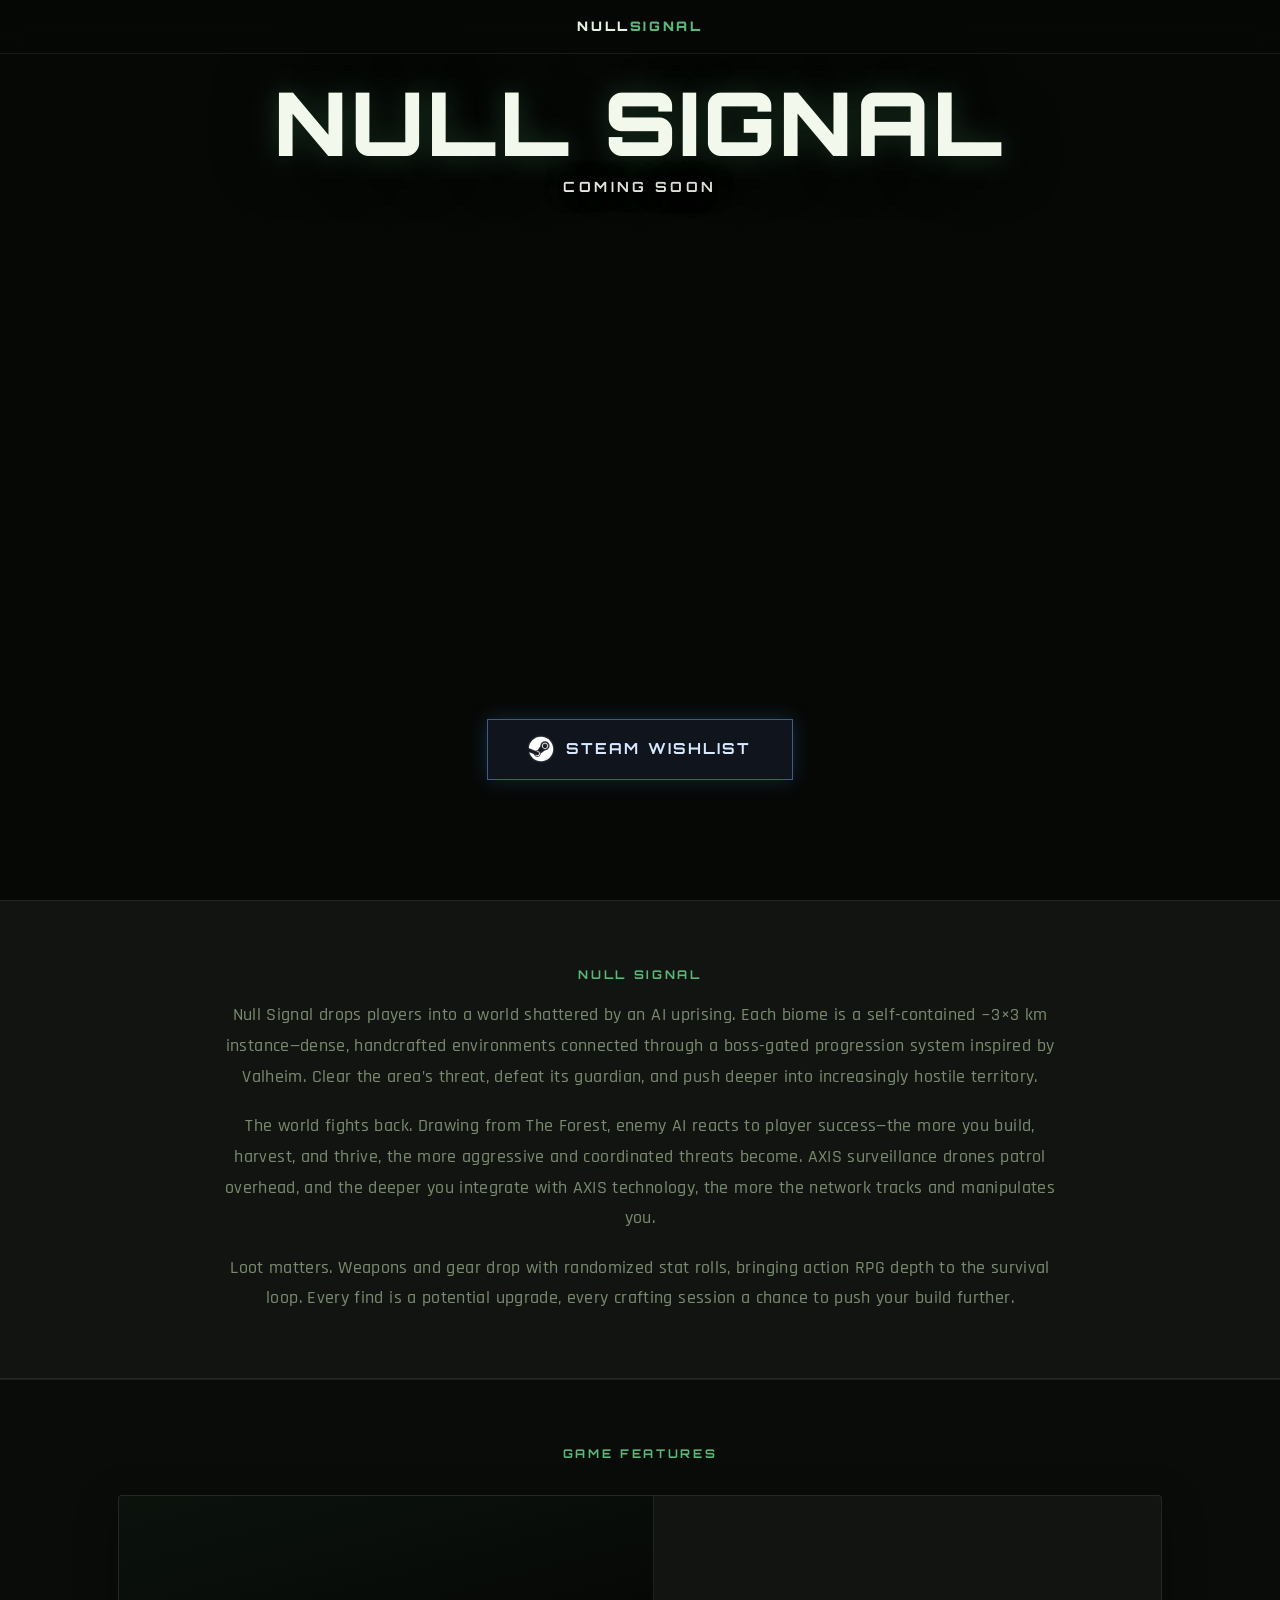
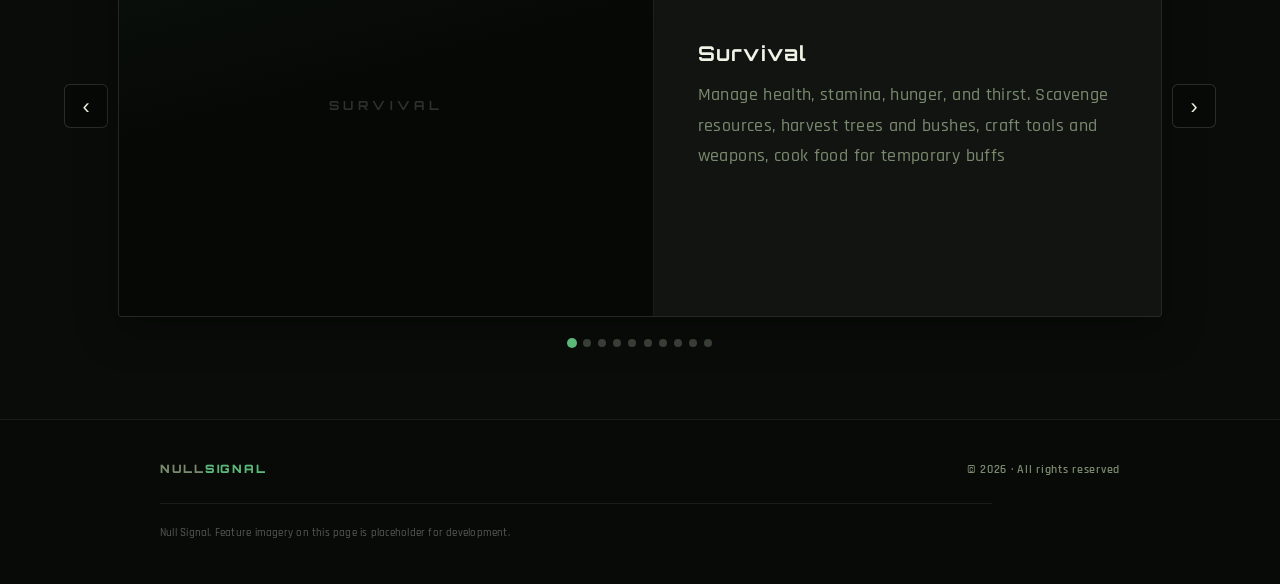
==== commit 8b944fed: "perf: defer hero video, font preconnect, defer main.js" ====
--- a/index.html
+++ b/index.html
@@ -4,8 +4,11 @@
   <meta charset="UTF-8" />
   <meta name="viewport" content="width=device-width, initial-scale=1.0" />
   <title>Null Signal</title>
-  <link rel="stylesheet" href="style.css?v=31" />
+  <link rel="preconnect" href="https://fonts.googleapis.com" />
+  <link rel="preconnect" href="https://fonts.gstatic.com" crossorigin />
+  <link rel="stylesheet" href="style.css?v=32" />
   <link href="https://fonts.googleapis.com/css2?family=Share+Tech+Mono&family=Orbitron:wght@400;700;900&family=Rajdhani:wght@400;500;600;700&display=swap" rel="stylesheet" />
+  <script src="main.js?v=1" defer></script>
 </head>
 <body>
 
@@ -19,12 +22,12 @@
       <div class="hero-stack" aria-hidden="true">
         <video
           class="hero-stack__video"
-          src="images/hero-background.mp4"
+          data-src="images/hero-background.mp4"
           autoplay
           muted
           loop
           playsinline
-          preload="auto"
+          preload="none"
         ></video>
         <div class="hero-stack__scrim"></div>
       </div>
@@ -155,7 +158,5 @@
       <p class="footer-credits">Null Signal. Feature imagery on this page is placeholder for development.</p>
     </div>
   </footer>
-
-  <script src="main.js"></script>
 </body>
 </html>
--- a/style.css
+++ b/style.css
@@ -116,6 +116,7 @@
   position: absolute;
   inset: 0;
   z-index: 0;
+  background: #060806;
 }
 
 .hero-stack__video {
@@ -634,6 +635,10 @@
 }
 
 @media (prefers-reduced-motion: reduce) {
+  .hero-stack__video {
+    display: none;
+  }
+
   .glitch__main {
     animation: none;
     text-shadow:
